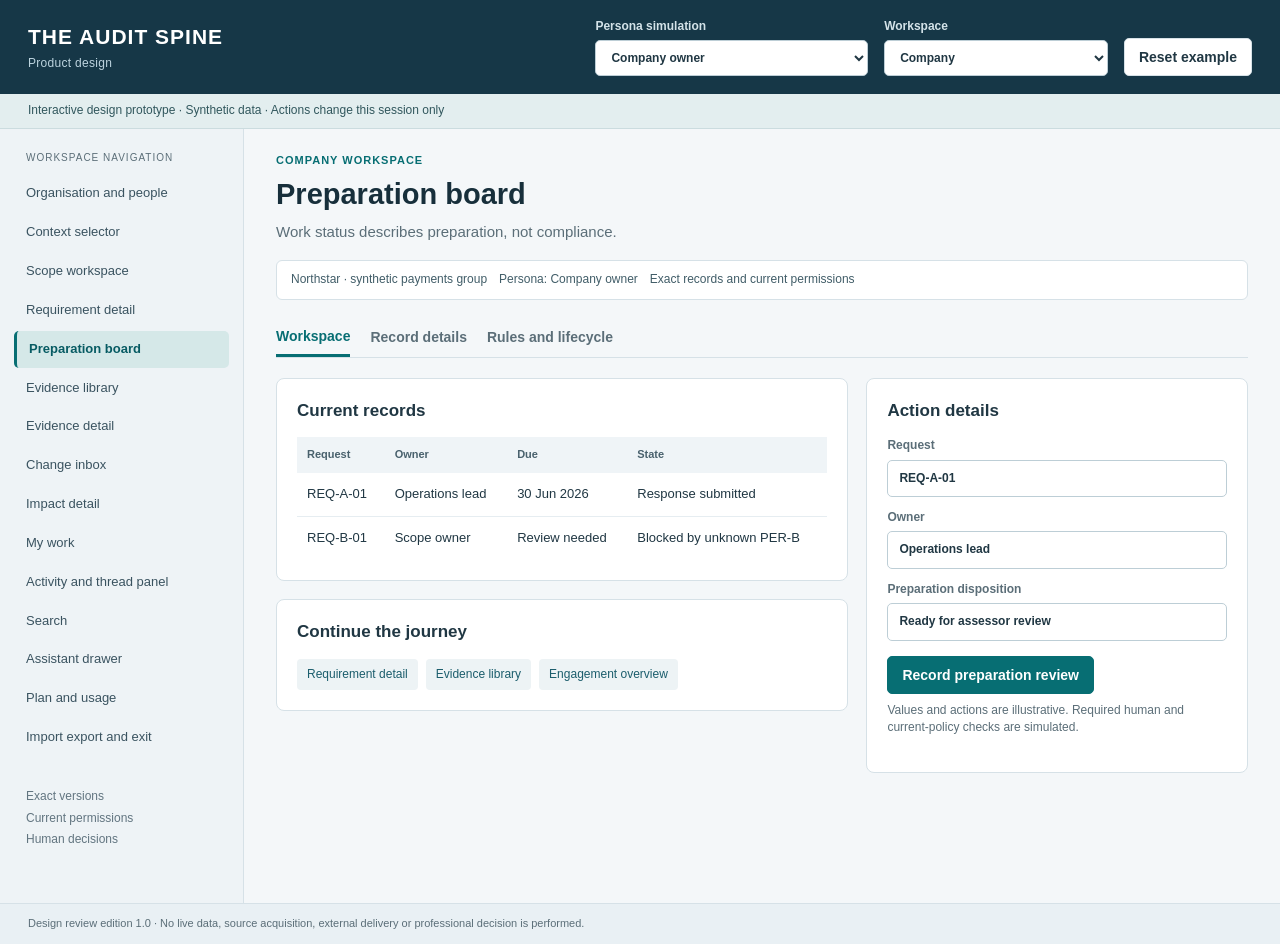
==== index.html @ 0810f394 "Add files via upload" ====
<!doctype html><html lang="en"><head><meta charset="utf-8"><meta name="viewport" content="width=device-width,initial-scale=1"><title>The Audit Spine Product Design</title><link rel="stylesheet" href="styles.css"></head><body>
<header><div class="brand">THE AUDIT SPINE<span>Product design</span></div><div class="selectors"><label>Persona simulation<select id="persona"></select></label><label>Workspace<select id="workspace"></select></label><button id="reset" class="quiet">Reset example</button></div></header>
<div class="notice">Interactive design prototype · Synthetic data · Actions change this session only</div>
<div class="shell"><aside><div class="navtitle">WORKSPACE NAVIGATION</div><nav id="nav"></nav><div class="contextnote">Exact versions<br>Current permissions<br>Human decisions</div></aside><main id="main" tabindex="-1"></main></div>
<footer id="foot"></footer><script src="data.js"></script><script src="app.js"></script></body></html>
---- styles.css ----
:root{--ink:#203743;--muted:#5b6e78;--navy:#163747;--teal:#076e73;--line:#d6e1e7;--bg:#f4f7f9;--amber:#815700}
*{box-sizing:border-box}body{margin:0;background:var(--bg);color:var(--ink);font:15px/1.45 Arial,sans-serif}header{background:var(--navy);color:white;display:flex;align-items:center;justify-content:space-between;padding:18px 28px;gap:25px}.brand{font-size:21px;letter-spacing:1px;font-weight:700}.brand span{display:block;font-size:12px;font-weight:400;color:#bdd4df;letter-spacing:.3px;margin-top:3px}.selectors{display:flex;align-items:end;gap:16px}label{display:block;font-size:12px;font-weight:700;color:var(--muted)}header label{color:#d4e3e9}select,input,textarea{font:inherit;border:1px solid #bdced6;border-radius:5px;padding:9px 11px;background:white;color:var(--ink);max-width:100%;width:100%;margin-top:5px}select{min-width:160px}button,a{touch-action:manipulation}button{font:600 14px Arial;cursor:pointer;background:var(--teal);color:white;border:1px solid var(--teal);border-radius:5px;padding:10px 14px}button:hover{filter:brightness(.94)}button:disabled{cursor:not-allowed;opacity:.55}button.quiet{background:white;color:var(--ink);border-color:var(--line)}button:focus-visible,a:focus-visible,select:focus-visible,input:focus-visible{outline:3px solid #d6991e;outline-offset:3px}.notice{background:#e3eeef;border-bottom:1px solid #cbdcdf;padding:8px 28px;color:#31575d;font-size:12px}.shell{display:grid;grid-template-columns:244px 1fr;min-height:calc(100vh - 160px)}aside{border-right:1px solid var(--line);background:#eef3f6;padding:22px 14px}.navtitle{font-size:10px;letter-spacing:1px;color:var(--muted);padding:0 12px 10px}nav a{display:block;text-decoration:none;color:#3a5360;padding:9px 12px;border-radius:5px;font-size:13px;margin-bottom:2px}nav a.active{background:#d5e8e8;color:#075b63;font-weight:bold;border-left:3px solid var(--teal)}nav a:hover{background:#dfeaec}.contextnote{margin:30px 12px;color:#627580;font-size:12px;line-height:1.8}main{padding:24px 32px 32px;min-width:0;max-width:1350px}.eyebrow{font-size:11px;letter-spacing:1px;color:var(--teal);font-weight:bold}h1{font-size:29px;line-height:1.2;margin:8px 0 9px;color:#172f3b}h2{font-size:17px;margin:0 0 14px}p{margin:8px 0 16px}.lead{color:var(--muted);max-width:950px}.context{display:flex;gap:12px;flex-wrap:wrap;font-size:12px;color:#415d68;border:1px solid var(--line);background:#fff;padding:10px 14px;border-radius:6px;margin:18px 0}.tabs{display:flex;gap:20px;border-bottom:1px solid var(--line);margin-bottom:20px}.tabs button{border:none;background:none;color:var(--muted);border-radius:0;padding:10px 0}.tabs button.active{color:var(--teal);border-bottom:3px solid var(--teal)}.grid{display:grid;grid-template-columns:minmax(0,1.5fr) minmax(270px,1fr);gap:18px}.card{background:white;border:1px solid var(--line);border-radius:8px;padding:20px;margin-bottom:18px}.metricrow{display:flex;gap:16px;margin-bottom:18px}.metric{flex:1;background:white;border:1px solid var(--line);border-radius:7px;padding:13px 16px;font-size:12px;color:var(--muted)}.metric strong{display:block;font-size:20px;color:var(--ink);margin-bottom:4px}table{width:100%;border-collapse:collapse;font-size:13px}th{text-align:left;color:#49616d;font-size:11px;padding:10px;background:#eff4f7}td{padding:12px 10px;border-bottom:1px solid #e6edf1;vertical-align:top;overflow-wrap:anywhere}tr:last-child td{border-bottom:0}.fields label{margin:0 0 12px}.actions{display:flex;gap:10px;flex-wrap:wrap;margin-top:15px}.badge{display:inline-block;background:#fff0cf;color:#785313;font-size:12px;padding:4px 8px;border-radius:4px}.status{border-left:3px solid #c58b1a;background:#fff9eb;padding:12px 14px;font-size:13px;margin:16px 0}.status.ok{background:#eaf5ef;border-color:#2e8862}.result{background:#edf5f6;border:1px solid #c1d9dd;border-radius:6px;padding:15px;margin-top:18px}.result h2{font-size:15px}.links{display:flex;gap:8px;flex-wrap:wrap}.links a{background:#edf3f5;color:#1b5d6c;text-decoration:none;border-radius:4px;padding:7px 10px;font-size:12px}.rule{margin:15px 0}.rule strong{display:block;font-size:13px}.rule p{font-size:14px;margin:4px 0}.tiny{font-size:12px;color:var(--muted)}.timeline{padding-left:20px;font-size:13px}.timeline li{margin:10px 0}footer{padding:12px 28px;background:#e9f0f4;border-top:1px solid var(--line);font-size:11px;color:var(--muted)}.formline{padding:9px 0;border-bottom:1px solid var(--line)}.formline strong{display:block;font-size:13px}.deny{max-width:650px;background:white;border:1px solid var(--line);padding:28px}
@media(max-width:1000px){header{align-items:start}.selectors{flex-wrap:wrap}.shell{grid-template-columns:210px 1fr}main{padding:20px}.grid{grid-template-columns:1fr}.metricrow{flex-wrap:wrap}}
@media(max-width:650px){header{display:block}.selectors{margin-top:15px}.shell{display:block}aside{border-right:0}nav{display:flex;overflow:auto}nav a{min-width:150px}.contextnote,.navtitle{display:none}.grid{display:block}main{padding:15px}}
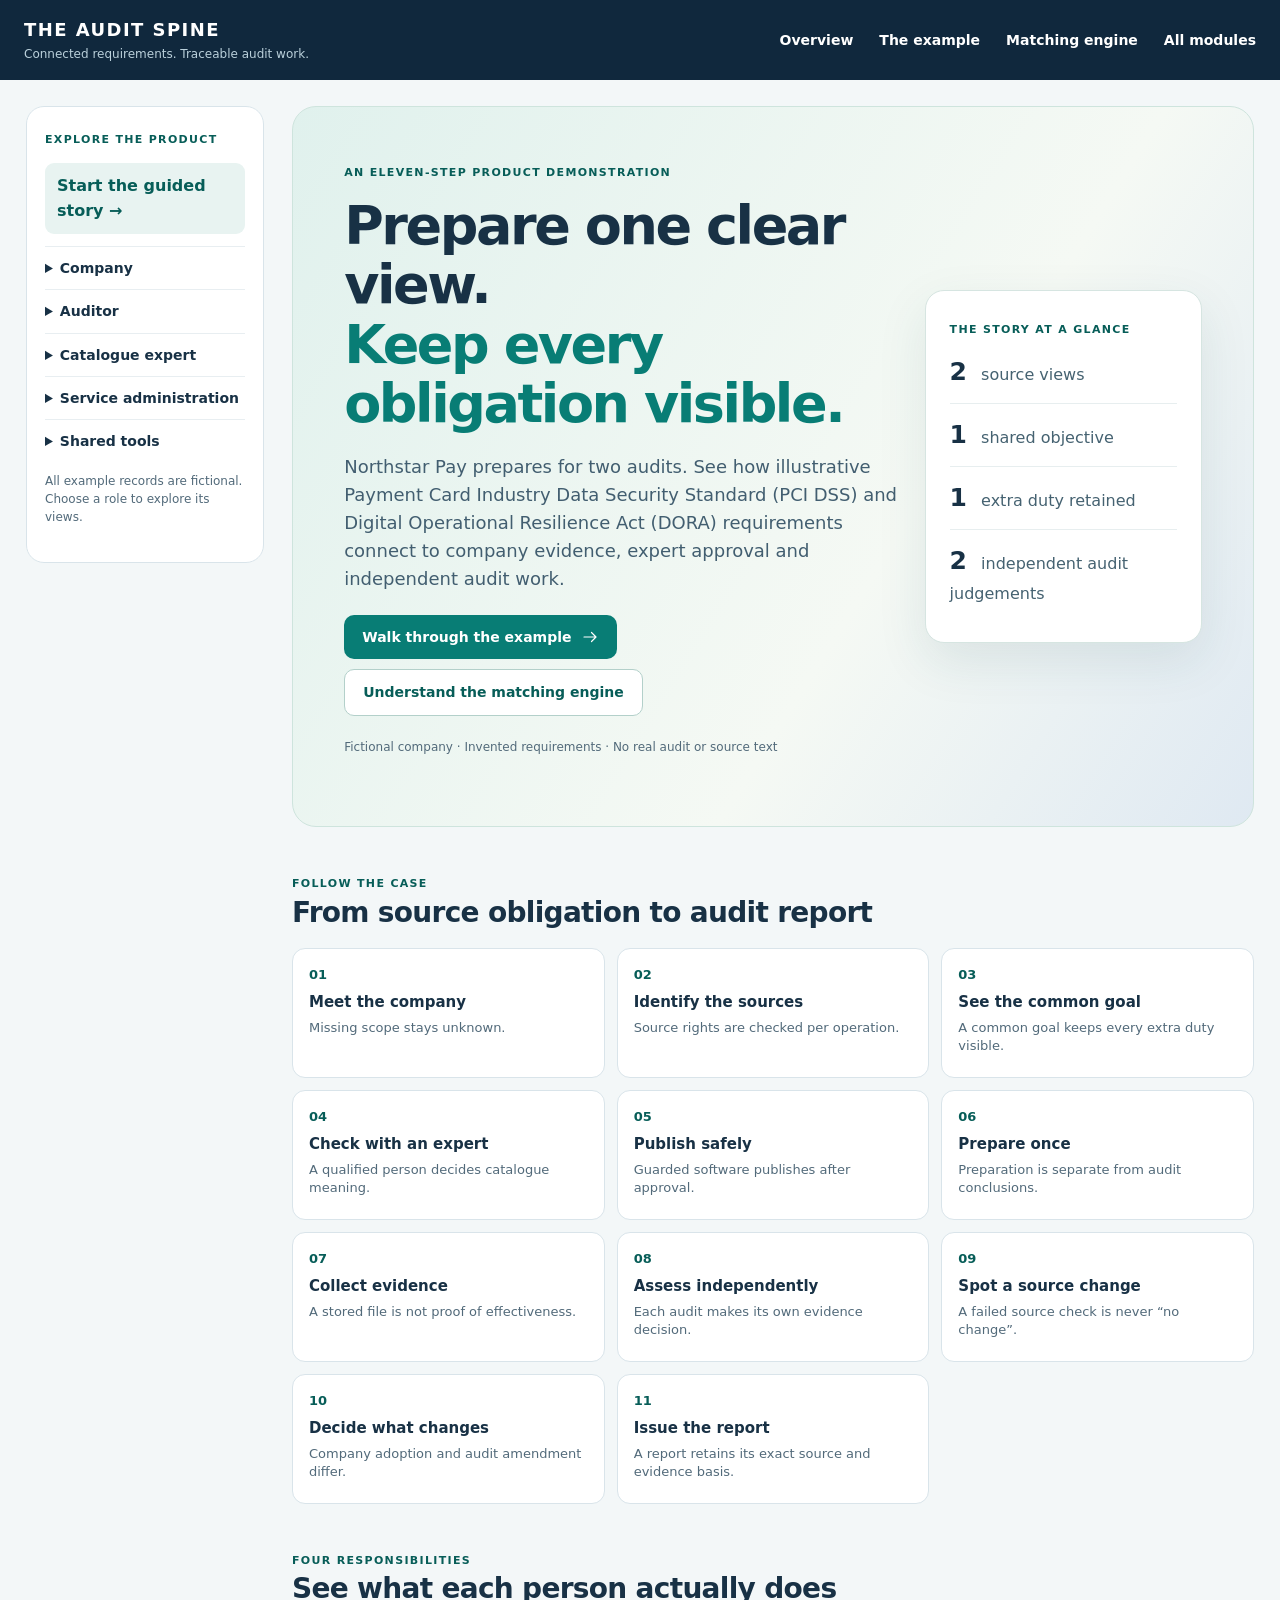
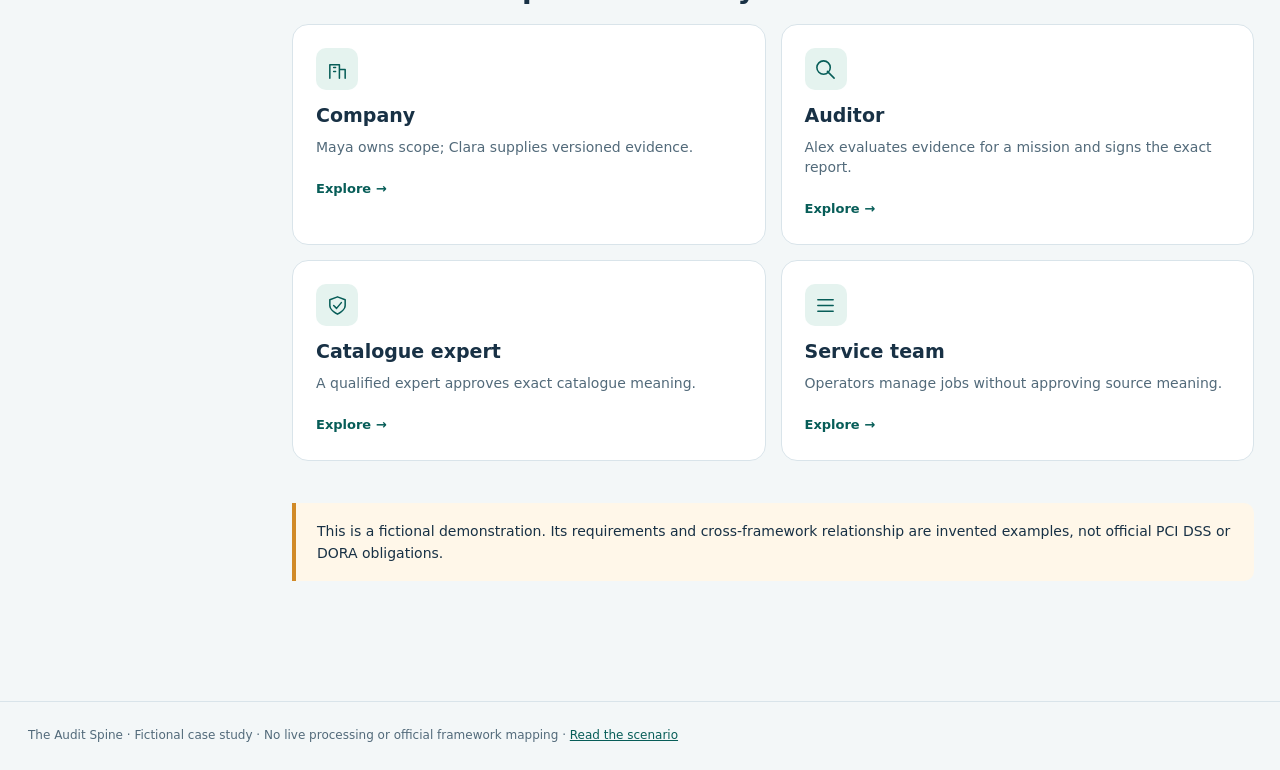
==== commit 27e69885: "Add files via upload" ====
--- a/index.html
+++ b/index.html
@@ -1,5 +1,43 @@
-<!doctype html><html lang="en"><head><meta charset="utf-8"><meta name="viewport" content="width=device-width,initial-scale=1"><title>The Audit Spine Product Design</title><link rel="stylesheet" href="styles.css"></head><body>
-<header><div class="brand">THE AUDIT SPINE<span>Product design</span></div><div class="selectors"><label>Persona simulation<select id="persona"></select></label><label>Workspace<select id="workspace"></select></label><button id="reset" class="quiet">Reset example</button></div></header>
-<div class="notice">Interactive design prototype · Synthetic data · Actions change this session only</div>
-<div class="shell"><aside><div class="navtitle">WORKSPACE NAVIGATION</div><nav id="nav"></nav><div class="contextnote">Exact versions<br>Current permissions<br>Human decisions</div></aside><main id="main" tabindex="-1"></main></div>
-<footer id="foot"></footer><script src="data.js"></script><script src="app.js"></script></body></html>
+<!doctype html><html lang="en"><head><meta charset="utf-8"><meta name="viewport" content="width=device-width,initial-scale=1"><meta name="description" content="Explore a fictional payment company preparing for two audits with traceable requirements, evidence and expert decisions."><title>The Audit Spine · Product demonstration</title><style>:root{--ink:#183145;--navy:#10283d;--teal:#087d75;--teal-dark:#075d58;--muted:#526a7a;--line:#d9e4ea;--paper:#fff;--bg:#f3f7f8;--amber:#a86210}*{box-sizing:border-box}html{scroll-behavior:smooth}body{margin:0;background:var(--bg);color:var(--ink);font:16px/1.6 Inter,ui-sans-serif,system-ui,-apple-system,Segoe UI,sans-serif}a{color:var(--teal-dark)}a:hover{text-decoration-thickness:2px}a,button,summary{touch-action:manipulation}button{cursor:pointer;font:inherit}a:focus-visible,button:focus-visible,summary:focus-visible{outline:3px solid #e59f33;outline-offset:3px}.skip{position:absolute;left:-10000px}.skip:focus{left:20px;top:10px;z-index:100;background:white;padding:10px}header{background:var(--navy);color:white;padding:16px max(24px,calc((100vw - 1400px)/2));display:flex;justify-content:space-between;gap:24px;align-items:center}header a{color:white;text-decoration:none}.brand{font-size:18px;letter-spacing:.08em;font-weight:800}.brand small{display:block;letter-spacing:0;color:#bad0db;font-weight:400;font-size:12px}nav.top{display:flex;gap:26px;flex-wrap:wrap}nav.top a{font-size:14px;font-weight:650}.shell{max-width:1450px;margin:26px auto;display:grid;grid-template-columns:238px minmax(0,1fr);gap:28px;padding:0 26px}aside.left{align-self:start;background:white;border:1px solid var(--line);border-radius:18px;padding:18px;position:sticky;top:20px;max-height:calc(100vh - 40px);overflow:auto}.side-title,.eyebrow{font-size:11px;text-transform:uppercase;letter-spacing:.12em;color:var(--teal-dark);font-weight:800}.side-start{display:block;background:#e8f3f1;border-radius:9px;padding:10px 12px;text-decoration:none;font-weight:700;margin:12px 0}.side-start:hover{background:#d6ebe7}.left details{border-top:1px solid #e8eef1;padding:10px 0}.left summary{font-size:14px;font-weight:700;cursor:pointer}.left details a{display:block;padding:5px 4px 5px 13px;text-decoration:none;font-size:13px;line-height:1.35}.left details a:hover{background:#eff7f5}.left .side-note{font-size:12px;color:var(--muted);line-height:1.5}main{min-width:0;outline:none;padding-bottom:70px}h1{font-size:clamp(32px,4.4vw,54px);letter-spacing:-.045em;line-height:1.1;margin:12px 0 20px}h1 em{font-style:normal;color:var(--teal)}h2{font-size:clamp(21px,2.2vw,28px);line-height:1.25;margin:0 0 18px;letter-spacing:-.025em}h3{font-size:19px;line-height:1.25;margin:14px 0 8px}p{margin:9px 0 18px}.lead{font-size:18px;line-height:1.55;color:#425e70;max-width:820px}.fine{font-size:12px;color:var(--muted)}.hero{background:linear-gradient(122deg,#e0f1ed 0%,#f5f9f4 62%,#dfe9f2 100%);border:1px solid #cee4dd;border-radius:24px;min-height:420px;padding:clamp(25px,4vw,56px);display:grid;grid-template-columns:minmax(0,2fr) minmax(240px,1fr);gap:26px;align-items:center}.hero-stats{background:#fff;border:1px solid #d6e5e1;border-radius:19px;padding:24px;box-shadow:0 18px 50px #1d4a541a}.hero-stats>span{font-size:11px;letter-spacing:.12em;font-weight:800;color:var(--teal-dark)}.hero-stats div{padding:11px 0;border-bottom:1px solid #e7eeef;color:#456271}.hero-stats div:last-child{border:0}.hero-stats b{font-size:25px;color:var(--ink);margin-right:9px}.buttons{display:flex;gap:10px;flex-wrap:wrap;margin:22px 0}.btn{background:var(--teal);color:white;padding:11px 18px;border-radius:10px;text-decoration:none;font-size:14px;font-weight:750;display:inline-flex;gap:10px;align-items:center;min-height:44px}.btn:hover{background:var(--teal-dark);color:white}.btn.light{background:white;color:var(--teal-dark);border:1px solid #b3d0ca}.btn .icon{width:18px;height:18px}.section{margin:42px 0}.route-grid{display:grid;grid-template-columns:repeat(3,minmax(0,1fr));gap:12px}.route-grid a{background:white;border:1px solid var(--line);border-radius:13px;padding:16px;text-decoration:none;color:var(--ink);min-height:130px}.route-grid a:hover,.card:hover{border-color:var(--teal);box-shadow:0 8px 24px #163e4014}.route-grid span{display:block;color:var(--teal-dark);font-weight:800;font-size:13px}.route-grid b{display:block;margin:5px 0;font-size:15px}.route-grid small{display:block;color:var(--muted);font-size:13px;line-height:1.35}.grid{display:grid;grid-template-columns:repeat(2,minmax(0,1fr));gap:15px}.card{background:white;border:1px solid var(--line);border-radius:16px;padding:23px;color:var(--ink);text-decoration:none;display:block;min-width:0}.card p{font-size:14px;color:var(--muted);line-height:1.45}.card b{font-size:13px;color:var(--teal-dark)}.card-icon{display:grid;place-items:center;background:#e5f3ef;color:var(--teal-dark);border-radius:10px;width:42px;height:42px}.icon{width:23px;height:23px}.notice{border-left:4px solid #d18a27;background:#fff7e9;padding:17px 21px;border-radius:0 10px 10px 0;margin:24px 0;font-size:14px}.intro{padding:24px 0 12px}.match{display:grid;grid-template-columns:minmax(180px,1fr) 28px minmax(190px,1.2fr) 28px minmax(180px,1fr);gap:10px;align-items:center;margin:28px 0}.source-group{display:grid;gap:10px}.source-group>div,.shared,.difference{padding:18px;border:1px solid #cfdfdd;border-radius:15px;background:white;min-width:0}.source-group span,.shared span,.difference span{display:block;color:var(--teal-dark);font-size:11px;text-transform:uppercase;letter-spacing:.07em;font-weight:800}.source-group strong,.shared strong,.difference strong{display:block;font-size:16px;line-height:1.3;margin-top:5px}.source-group p,.shared p,.difference p{color:var(--muted);font-size:13px;margin:6px 0 0}.shared{background:#e5f3ef;border-color:#9fd0c6;box-shadow:0 10px 25px #1d6e6118}.difference{background:#fff9ed;border-color:#ecd19e}.connector{color:var(--teal);display:flex;align-items:center;justify-content:center}.pipeline{display:grid;grid-template-columns:repeat(4,1fr);gap:12px}.pipeline>div{border:1px solid var(--line);background:white;border-radius:13px;padding:17px}.pipeline span{display:grid;place-items:center;background:#e5f3ef;color:var(--teal-dark);border-radius:50%;width:30px;height:30px;font-weight:800}.pipeline b{display:block;margin-top:10px}.pipeline p{font-size:13px;color:var(--muted)}.callout{padding:22px;border:1px solid var(--line);border-radius:14px;background:#fff}.callout p{color:var(--muted)}.screen-heading{display:flex;justify-content:space-between;gap:25px;align-items:center;padding:20px 0 10px}.screen-heading h1{font-size:clamp(30px,3.6vw,45px)}.screen-icon{width:64px;height:64px;flex:none;border-radius:18px;background:#e5f3ef;color:var(--teal-dark);display:grid;place-items:center}.screen-icon .icon{width:34px;height:34px}.progress{height:7px;background:#e2e9ec;border-radius:8px;overflow:hidden;margin:18px 0}.progress span{height:100%;display:block;background:var(--teal)}.context{display:flex;gap:8px;flex-wrap:wrap;margin:14px 0 24px}.context span{background:white;border:1px solid var(--line);border-radius:25px;padding:5px 10px;color:#4c6876;font-size:12px}.workspace{display:grid;grid-template-columns:minmax(0,1.9fr) minmax(240px,.8fr);gap:16px}.panel,.insight,.detail{background:white;border:1px solid var(--line);border-radius:16px;padding:20px;min-width:0}.panel-title h2{font-size:20px;margin:4px 0}.tablewrap{overflow:auto}.tablewrap table{width:100%;border-collapse:collapse;font-size:14px;text-align:left}.tablewrap caption{position:absolute;clip:rect(0 0 0 0);height:1px;width:1px;overflow:hidden}.tablewrap th,.tablewrap td{border-bottom:1px solid #e8eef1;padding:13px 12px;vertical-align:top;min-width:125px}.tablewrap thead{background:#eef5f5}.tablewrap tbody th{font-weight:700}.insight{background:#f0f6f4;border-color:#d5e8e2;align-self:start}.insight h2{font-size:19px;margin:8px 0}.insight p{color:#496977;font-size:14px}.insight button{background:none;border:0;padding:7px 0;color:var(--teal-dark);font-weight:750;text-align:left}.detail{margin:16px 0}.detail summary{cursor:pointer;font-weight:750}.detail dl{display:grid;grid-template-columns:repeat(2,1fr);gap:12px}.detail dl>div{border-bottom:1px solid #e9eff1;padding:8px 0}.detail dt{font-size:12px;color:var(--muted)}.detail dd{margin:0;font-weight:650;overflow-wrap:anywhere}.story-nav{border-top:1px solid var(--line);padding-top:20px;display:flex;justify-content:space-between;align-items:center;gap:10px;margin:26px 0}.story-nav>a:not(.btn){font-weight:700;text-decoration:none}.story-nav>span{font-size:13px;color:var(--muted)}.related{display:flex;flex-wrap:wrap;gap:10px}.related a{border:1px solid var(--line);border-radius:9px;padding:9px 13px;text-decoration:none;background:white;font-size:13px}.related a:hover{border-color:var(--teal)}.story-card{background:#e7f3ef;border-radius:12px;padding:20px;margin:20px 0}.story-card p{margin:4px 0}.footer{max-width:1450px;margin:auto;border-top:1px solid var(--line);padding:24px 28px;color:var(--muted);font-size:12px}dialog{border:0;border-radius:16px;box-shadow:0 24px 80px #10283d66;padding:27px;max-width:520px;width:calc(100vw - 35px);color:var(--ink)}dialog::backdrop{background:#10283d99}dialog h2{font-size:20px}
+@media(max-width:1100px){.shell{grid-template-columns:205px minmax(0,1fr);gap:18px}.hero{grid-template-columns:1fr}.hero-stats{display:grid;grid-template-columns:repeat(2,1fr);gap:0 20px}.hero-stats>span{grid-column:1/-1}.match{grid-template-columns:1fr}.connector .icon{transform:rotate(90deg)}.source-group{grid-template-columns:repeat(2,1fr)}.pipeline{grid-template-columns:repeat(2,1fr)}}
+.highlights{display:grid;grid-template-columns:repeat(3,minmax(0,1fr));gap:12px;margin:12px 0 18px}.highlight{background:white;border:1px solid var(--line);border-radius:13px;padding:16px;min-width:0}.highlight span{display:block;color:var(--muted);font-size:12px;margin-bottom:7px}.highlight strong{font-size:14px;line-height:1.4;display:block}.highlight.good{border-top:4px solid #318569}.highlight.warn{border-top:4px solid #c88826}.highlight.neutral{border-top:4px solid #5584ac}
+@media(max-width:760px){.highlights{grid-template-columns:1fr}}
+@media(max-width:760px){header{padding:16px;align-items:start;flex-direction:column}nav.top{gap:14px}.shell{display:block;padding:0 16px;margin:16px auto}.left{position:static!important;max-height:none!important;margin-bottom:20px}.hero{min-height:0;padding:24px}.route-grid,.grid,.workspace,.detail dl{grid-template-columns:1fr}.story-nav{flex-wrap:wrap}.story-nav .btn{width:100%;justify-content:center}.screen-icon{display:none}.source-group{grid-template-columns:1fr}.hero-stats{padding:15px}.hero-stats b{font-size:21px}.screen-heading h1{letter-spacing:-.025em}}
+@media(max-width:430px){.hero-stats{grid-template-columns:1fr}.pipeline{grid-template-columns:1fr}.context{font-size:11px}.btn{width:100%;justify-content:center}}
+@media print{header,.left,.buttons,.story-nav,.insight button,dialog{display:none!important}.shell{display:block}body{background:white}.panel,.card,.callout{break-inside:avoid}}
+</style></head><body><a class="skip" href="#main">Skip to content</a><header><a class="brand" href="#home">THE AUDIT SPINE<small>Connected requirements. Traceable audit work.</small></a><nav class="top" aria-label="Primary navigation"><a href="#home">Overview</a><a href="#scenario">The example</a><a href="#engine">Matching engine</a><a href="#directory">All modules</a></nav></header><div class="shell"><aside class="left"><span class="side-title">Explore the product</span><a class="side-start" href="#tour/0">Start the guided story →</a><nav id="navigation" aria-label="Workspaces"></nav><p class="side-note">All example records are fictional. Choose a role to explore its views.</p></aside><main id="main" tabindex="-1"></main></div><footer class="footer">The Audit Spine · Fictional case study · No live processing or official framework mapping · <a href="Prototype_Guide.html">Read the scenario</a></footer><dialog id="explanation" aria-labelledby="dialog-title"><h2 id="dialog-title"></h2><p id="dialog-copy"></p><form method="dialog"><button class="btn">Close</button></form></dialog><script>const CONTENT = {"screens":[{"id":"SCR01","title":"People and access","workspace":"Company","lead":"Named grants keep people, purposes and professional authority separate.","columns":["Person","Context","Actions","Validity"],"rows":[["Alex","card security audit / payment processing systems","Inspect and comment; no export","30 Sep 2026 18:00 UTC"],["Company owner","payment processing systems / merchant services systems","Declare and prepare","Active"]],"fields":[["Recipient","Alex"],["Purpose","card security audit access review"],["Perimeter","payment processing systems"],["Expiry","2026-09-30T18:00"],["Allowed actions","Inspect; comment"]],"actions":[["grant","Preview grant"],["revoke","Simulate Alex revocation"]],"links":["SCR02","SCR30"],"story":"Invite Alex to inspect the payment platform audit. This invitation does not give access to merchant services or permission to export files.","designTitle":"Organisation and people"},{"id":"SCR02","title":"Choose a working context","workspace":"All","lead":"Switching context clears selections and cannot create access.","columns":["Context","Baseline","Boundary"],"rows":[["Company preparation","catalogue release 1","Company-owned"],["card security audit","catalogue release 1","payment processing systems"],["resilience audit","catalogue release 1","payment processing systems and merchant services systems; facts incomplete"]],"fields":[["Selected engagement","card security audit"],["Purpose","Access review"],["Perimeter","payment processing systems"]],"actions":[["context","Apply permitted context"]],"links":["SCR09","SCR17"],"story":"Choose the organisation, scope and mission before reviewing information. The same document can have different relevance in different missions.","designTitle":"Context selector"},{"id":"SCR03","title":"Source library","workspace":"Curation","lead":"Register source families even when text may only be referenced.","columns":["Source view","Example scope","Publication permission"],"rows":[["PCI DSS illustration","Card data environment","Permitted synthetic example"],["DORA illustration","Digital operational resilience","Permission under review"]],"fields":[["Issuer","Synthetic standards owner"],["Family","DORA illustration"],["Mode","reference only"],["Language","en"]],"actions":[["source","Stage source entry"]],"links":["SCR04","SCR22"],"story":"The catalogue team registers two illustrative source views: PCI DSS for card security and DORA for digital resilience. These example statements are fictional and are not quotations from either source.","designTitle":"Source registry"},{"id":"SCR04","title":"Source version and permissions","workspace":"Curation","lead":"A notice revision is distinct from the main edition and from extraction history.","columns":["Dependency","Version","Completeness"],"rows":[["Resilience clarification notice","r1","Complete synthetic example"],["Definition set","r1","Included"],["Native edition","Edition 1","Unchanged"]],"fields":[["Document role","Notice"],["Native locator","Resilience clarification"],["Use requested","Redistribute"],["Rights basis","Synthetic renewed permission"]],"actions":[["renew","Record renewed distribution right"]],"links":["SCR05","SCR08"],"story":"A clarification may change evidence expectations without changing the main framework edition. Keep both versions traceable.","designTitle":"Source detail"},{"id":"SCR05","title":"Compare requirements","workspace":"Curation","lead":"Compare dimensions and retain source-specific duties that the neutral objective does not cover.","columns":["Compare","Card security illustration","Digital resilience illustration"],"rows":[["Shared goal","Review privileged access","Review privileged access"],["Evidence","Review record","Review record and reason to retain access"],["Difference to keep","No added reason in this example","Reviewer justification remains visible"]],"fields":[["Source atom","Digital resilience access obligation"],["Target requirement","Shared access-review requirement"],["Relationship","common objective plus additional duty"],["Rationale","Additional reviewer justification is a residual"]],"actions":[["mapping","Save mapping candidate"],["orphan","Demonstrate targetless Orphan"]],"links":["SCR06","SCR07"],"story":"Both illustrative source views ask Northstar Pay to review privileged access. The DORA illustration also asks for a recorded reason to retain access. The shared requirement captures the common goal; the extra justification stays attached to its source.","designTitle":"Mapping workbench"},{"id":"SCR06","title":"Unresolved differences","workspace":"Curation","lead":"Cases preserve unresolved duties instead of hiding them in a coverage total.","columns":["Case","Kind","Owner","Disposition"],"rows":[["Reviewer-justification gap","Residual","Catalogue expert","Justification not covered"],["Unmatched obligation","no matching shared objective","Curator","No target requirement"]],"fields":[["Case","Reviewer-justification gap"],["Disposition","Retain explicit residual"],["Reason","Neutral objective does not cover the added evidence depth"]],"actions":[["case","Save proposed disposition"]],"links":["SCR05","SCR07"],"story":"A suggested match is incomplete if reviewer justification is absent. An unresolved difference remains visible for expert review.","designTitle":"Conflict queue"},{"id":"SCR07","title":"Expert decision","workspace":"Curation","lead":"Authorisation binds exact meaning, dependencies, language and timing.","columns":["Exact item","What the expert checks","Current state"],"rows":[["Shared access-review requirement","Source links and retained difference","Awaiting expert decision"],["Earlier catalogue release","Previously authorised wording","Active; unchanged"]],"fields":[["Subject","proposed catalogue update"],["Decision rationale","Reviewed source difference and explicit residual"],["Language","en"],["Expected predecessor","catalogue release 1"]],"actions":[["authorise","Authorise exact subject"],["return","Return with reasons"]],"links":["SCR08","SCR04"],"story":"A qualified catalogue expert checks the two source links, the extra justification and the exact proposed wording. Only that expert can authorise this catalogue meaning; a model or operator can only suggest or execute work.","designTitle":"Expert review"},{"id":"SCR08","title":"Catalogue publication","workspace":"Curation","lead":"Software executes after expert authority; there is no manual force-publish action.","columns":["Publication check","Current result"],"rows":[["Expert approval","Recorded for the exact proposal"],["Permission to display source","Expired; blocks publication"],["Earlier release","Still active until every check passes"]],"fields":[],"actions":[["refresh","Recheck execution status"]],"links":["SCR07","SCR04","SCR24"],"story":"An expert decision has been recorded, but permission to display one source has expired. Publication stays blocked. Once rights are renewed, software checks the same authorised content and publishes it automatically, with no routine second human publish request.","designTitle":"Publication"},{"id":"SCR09","title":"Define company scope","workspace":"Company","lead":"A partial population leaves applicability unknown where required facts are missing.","columns":["Business area","Known population","Outcome"],"rows":[["Payment processing systems","Confirmed for the example","In scope"],["Merchant services systems","One service still unconfirmed","Scope remains unknown"]],"fields":[["Perimeter","merchant services systems"],["Declaration","Unknown"],["Reason","One system unavailable and estate completeness not yet attested"]],"actions":[["scope","Save declared limitation"],["evaluate","Evaluate exact facts"]],"links":["SCR11","SCR15","SCR24"],"story":"Northstar Pay operates payment processing systems and merchant services in France. Maya has confirmed the payment platform inventory. One merchant service has not yet been identified, so that part of the scope remains unknown.","designTitle":"Scope workspace"},{"id":"SCR10","title":"The shared requirement","workspace":"Company","lead":"The neutral objective and native residuals stay visible beside the local request.","columns":["Source view","How it relates","What Clara must prepare"],"rows":[["PCI DSS illustration","Matches shared objective","Access review record"],["DORA illustration","Shares goal, adds a duty","Access review and reviewer justification"],["Merchant services","Population incomplete","Clarify scope before concluding"]],"fields":[["Owner","Operations lead"],["Requested purpose","Access review"],["Period","2026-04-01 to 2026-06-30"],["Local supplement","Retain reviewer justification"]],"actions":[["request","Create preparation request"]],"links":["SCR11","SCR13"],"story":"Clara sees one preparation objective, “Review privileged access and record the result.” She also sees the additional resilience justification. Preparing once does not mean claiming that both source obligations are identical.","designTitle":"Requirement detail"},{"id":"SCR11","title":"Preparation work","workspace":"Company","lead":"Work status describes preparation, not compliance.","columns":["Request","Owner","Due","State"],"rows":[["Access-review preparation request","Operations lead","30 Jun 2026","Response submitted"],["Merchant services scope request","Scope owner","Review needed","Blocked by unknown merchant services systems"]],"fields":[["Request","Access-review preparation request"],["Owner","Operations lead"],["Preparation disposition","Ready for assessor review"]],"actions":[["prepare","Record preparation review"]],"links":["SCR10","SCR12","SCR17"],"story":"Assign the review record and reviewer justification to Clara. Completing a preparation task does not establish that a control is effective.","designTitle":"Preparation board"},{"id":"SCR12","title":"Evidence library","workspace":"Company","lead":"Secure versioned uploads are the reference path; external references and captures are additional modes.","columns":["Evidence","Version","What it covers"],"rows":[["Quarterly access review","Version 1","April–June; payment platform only"],["Merchant services inventory","Not yet complete","Missing service requires follow-up"]],"fields":[["Title","Quarterly access review"],["Producer","Operations lead"],["Period","2026-04-01 to 2026-06-30"],["Perimeter","payment processing systems"],["Custody mode","Upload"]],"actions":[["upload","Simulate quarantined intake"],["scan","Simulate safe scan and admission"]],"links":["SCR13","SCR15"],"story":"Clara uploads the April–June access-review file. Version 1 covers the payment platform; the merchant-services population is still incomplete. The secure library records custody and versions, not an auditor’s conclusion.","designTitle":"Evidence library"},{"id":"SCR13","title":"Evidence item","workspace":"Company","lead":"One exact version can support several purposes only after distinct relevance decisions.","columns":["Use","Purpose","Decision","Limitation"],"rows":[["card audit evidence use / card security audit","Access review","Relevant with limits","An exception remains"],["resilience audit evidence use / resilience audit","Record existence","Relevant with limits","payment processing systems only; merchant services systems and justification missing"]],"fields":[["Version","Quarterly access review · version 1"],["New use engagement","resilience audit"],["Purpose","Review record existence"],["Limitations","merchant services systems coverage and justification missing"]],"actions":[["reuse","Propose independent use"],["version","Simulate new evidence version"]],"links":["SCR19","SCR21"],"story":"The payment audit can accept the record with limits. The resilience review still lacks merchant-services coverage and the explanation of retained access.","designTitle":"Evidence detail"},{"id":"SCR14","title":"Connections","workspace":"Administration","lead":"Read-only collection uses a bounded source grant and no remediation credentials.","columns":["Connection","Family","Scope","Mode"],"rows":[["Infrastructure inventory","Named payment systems","50 systems requested","Read only"],["Document repository","Approved access-review folder","Exact file version","Read only"]],"fields":[["Connection","Inventory-01"],["Scope","50 named systems"],["Credential","Vault reference only"],["Allowed operation","Read inventory"]],"actions":[["connection","Preview bounded connection"],["collect","Run simulated collection"]],"links":["SCR15","SCR30"],"story":"Connect an identity system with read-only permissions. The collection cannot change accounts or remediate access.","designTitle":"Connections"},{"id":"SCR15","title":"Collection status","workspace":"Administration","lead":"Requested, captured and declared-complete populations are different.","columns":["Partition","Requested","Captured","Outcome"],"rows":[["payment processing systems","30","30","Captured"],["merchant services systems","20","19","Partial; one unavailable"]],"fields":[["Run","collection run"],["Recovery reason","Retry unavailable partition within original scope"]],"actions":[["retrycollection","Retry missing partition"]],"links":["SCR09","SCR12","SCR29"],"story":"The collection captures 49 of 50 expected systems. A successful transfer does not prove that the declared population is complete.","designTitle":"Collection run"},{"id":"SCR16","title":"Audit missions","workspace":"Auditor","lead":"Rows are limited to explicit client grants; a firm portfolio is not an evidence pool.","columns":["Mission","Perimeter","Snapshot","Next action"],"rows":[["card security audit","payment processing systems","catalogue release 1","Review fieldwork"],["resilience audit","payment processing systems / merchant services systems","catalogue release 1","Resolve scope limitation"]],"fields":[["Mandate","Audit engagement"],["Selected mission","card security audit"],["Planned date","2026-09-22"]],"actions":[["plan","Save planning draft"]],"links":["SCR17","SCR18"],"story":"Alex sees only explicitly assigned audits. Documents from one client never become a shared pool for other clients.","designTitle":"Engagement portfolio"},{"id":"SCR17","title":"Mission plan","workspace":"Auditor","lead":"A mission pins its mandate, criteria and context independently of company preparation.","columns":["Record","Exact basis"],"rows":[["card security audit","PCI DSS illustration / payment processing systems / catalogue release 1"],["resilience audit","DORA illustration selected work / both perimeters"],["Programme","Version 1; source-specific residuals retained"]],"fields":[["Mission","resilience audit"],["Proposed amendment","catalogue release 2"],["Reason","Notice Resilience clarification r1 impact reviewed separately"]],"actions":[["amend","Authorise separate ENG-B amendment"]],"links":["SCR18","SCR24","SCR21"],"story":"The payment audit keeps its own scope, criteria and catalogue release. A company update does not silently amend this mission.","designTitle":"Engagement overview"},{"id":"SCR18","title":"Auditor workpaper","workspace":"Auditor","lead":"Private notes, reviewable reasoning and shared facts remain different records.","columns":["Procedure","Method","Observed result"],"rows":[["Access review","Inspect exact records and sample","Exception identified"],["Population","Declared payment processing systems basis","merchant services systems not covered by this procedure"]],"fields":[["Outcome","Exception identified"],["Rationale","Reviewed record contains an exception requiring follow-up"],["Private note","Investigate unavailable supporting record"]],"actions":[["workpaper","Save workpaper revision"],["sharefact","Create separate shared fact"]],"links":["SCR19","SCR20"],"story":"Alex records private professional notes separately from shared facts and the report intended for the client.","designTitle":"Fieldwork card"},{"id":"SCR19","title":"Review evidence","workspace":"Auditor","lead":"Statement confirmation does not establish control effectiveness or accept another evidence use.","columns":["Audit purpose","Evidence decision","Reason"],"rows":[["Card security audit","Limited relevance","Version 1 covers the payment platform; assess the full sample"],["Resilience audit","Separate decision pending","Reviewer justification and merchant scope still needed"]],"fields":[["Use","resilience audit evidence use"],["Decision","Limited"],["Rationale","merchant services systems and reviewer justification missing"],["Statement","The review occurred in June"]],"actions":[["relevance","Record independent relevance"],["confirmstatement","Confirm statement as recorded"]],"links":["SCR13","SCR18","SCR20"],"story":"Alex reviews the exact file for the card security audit and decides whether it is relevant for that mission. The same file can be proposed for the resilience audit, but that mission needs its own judgement and additional justification.","designTitle":"Interview and evidence review"},{"id":"SCR20","title":"Findings and client responses","workspace":"Auditor","lead":"Client disagreement remains attributable and cannot silently replace the assessor conclusion.","columns":["Finding","Condition","Client position","Professional state"],"rows":[["Finding: access-review gap","Review exception","Disputed","Pending professional disposition"]],"fields":[["Response","Dispute"],["Client explanation","The missing record may be held by another team"],["Professional disposition","Seek further information"]],"actions":[["dispute","Record client dispute"],["finding","Save professional disposition"]],"links":["SCR21","SCR26"],"story":"Clara can disagree with a finding and provide a response. The response remains attributable and does not automatically close or overwrite the finding.","designTitle":"Findings and responses"},{"id":"SCR21","title":"Audit report","workspace":"Auditor","lead":"Authorise exact rendered content and recipients before automatic guarded issue.","columns":["Report element","Status","Responsible person"],"rows":[["Exact report and recipients","Draft for approval","Lead assessor"],["Private workpapers","Excluded from client copy","Audit team"],["Earlier issued report","Preserved on earlier basis","Audit practice"]],"fields":[["Package","Resilience audit report draft"],["Conclusion","Limited basis with merchant services systems uncertainty"],["Recipients","Named client sponsor"],["Private note handling","Excluded"]],"actions":[["assemble","Assemble exact draft"],["issue","Authorise exact package and issue"]],"links":["SCR18","SCR20","SCR32"],"story":"Alex assembles a report using the mission’s pinned requirements and evidence decisions. A qualified human approves the exact content and recipients before software issues it. Private workpapers stay separate from material shared with the company.","designTitle":"Report assembly and issue"},{"id":"SCR22","title":"Source monitoring","workspace":"Curation","lead":"Failed checks cannot be displayed as no change.","columns":["Monitoring result","Meaning","Next action"],"rows":[["Resilience clarification","Possible change to reviewer justification","Catalogue expert review"],["One unavailable check","No conclusion for that channel","Retry and investigate"]],"fields":[["Channel","DORA illustration notice feed"],["Cadence","Configured; no service commitment implied"]],"actions":[["monitor","Run simulated source check"]],"links":["SCR04","SCR07"],"story":"A later source clarification may change what reviewers need to document. Monitoring records the candidate change and any failed checks; it does not silently rewrite the approved catalogue or an ongoing audit.","designTitle":"Monitoring desk"},{"id":"SCR23","title":"Changes to review","workspace":"Company","lead":"Notice receipt, local review and baseline adoption are separate actions.","columns":["Change","payment processing systems","merchant services systems","Decision"],"rows":[["resilience source change","Affected","Unknown","Local review needed"]],"fields":[["Change","resilience source change"],["Deferral reason","Await local decision"],["Review date","2026-09-30"]],"actions":[["ack","Acknowledge notice only"],["defer","Record deferral"]],"links":["SCR24","SCR09"],"story":"Notify Maya that a reviewed catalogue release is available. Receiving the notice does not adopt it for the company or amend an audit.","designTitle":"Change inbox"},{"id":"SCR24","title":"Business impact of a change","workspace":"Company","lead":"A source change can touch preparation and missions without rewriting either.","columns":["Affected work","Current state","Decision needed"],"rows":[["Company preparation","Earlier release still in use","Maya reviews then adopts"],["Resilience audit","Pinned to its agreed baseline","Alex evaluates an amendment"],["Issued report","Historical basis retained","No silent rewrite"]],"fields":[["Local rationale","payment processing systems affected; merchant services systems remains unknown"],["Local audience","Company scope owner"],["Preparation target","catalogue release 2"]],"actions":[["localreview","Review exact local pack"],["adopt","Adopt preparation baseline"]],"links":["SCR17","SCR23","SCR28"],"story":"Maya reviews what the new catalogue release would change for company preparation. She can adopt it deliberately. Alex separately decides whether an active audit needs amendment; the original report remains pinned to its earlier basis.","designTitle":"Impact detail"},{"id":"SCR25","title":"My tasks","workspace":"All","lead":"Coordination tasks point to the authoritative domain decision.","columns":["Task","Owner","Meaning"],"rows":[["Respond to Finding: access-review gap","Client respondent","Factual response only"],["Review merchant services systems","Scope owner","Complete declared facts"],["Resolve source rights","Rights steward","Permitted-use decision"]],"fields":[["Task","Respond to Finding: access-review gap"],["Note","Response supplied through finding workflow"]],"actions":[["task","Resolve coordination task"]],"links":["SCR26","SCR20"],"story":"Maya, Clara and Alex receive different tasks. Each task links to the actual requirement, evidence decision or finding that needs attention.","designTitle":"My work"},{"id":"SCR26","title":"Activity and comments","workspace":"All","lead":"Messages retain exact subject and audience; a comment is never an approval.","columns":["Event","Subject","Audience"],"rows":[["Client disputed facts","Finding: access-review gap r1","Selected shared participants"],["Private follow-up note","Workpaper r1","Assessor only"]],"fields":[["Comment","Please provide the missing record"],["Audience","Selected shared participants"]],"actions":[["comment","Add attributed comment"]],"links":["SCR20","SCR25"],"story":"Keep discussions attached to the correct subject and audience. Writing “looks good” in a message does not grant approval.","designTitle":"Activity and thread panel"},{"id":"SCR27","title":"Search","workspace":"All","lead":"Exact and lexical retrieval remain usable with inference disabled.","columns":["Result","Version","Why shown"],"rows":[["Shared access-review requirement","r1 / catalogue release 1","Neutral objective in permitted catalogue"],["Quarterly access review · version 1","Apr–Jun / payment processing systems","Only under company or audit grant"]],"fields":[["Query","Access review"],["Corpus","Current permitted context"]],"actions":[["search","Search exact permitted records"]],"links":["SCR10","SCR28"],"story":"Find requirements and evidence through authorised search. Core search remains available when generative assistance is disabled.","designTitle":"Search"},{"id":"SCR28","title":"Optional writing assistant","workspace":"All","lead":"Optional cited wording preserves the stored result and cannot approve anything.","columns":["Claim","Citation","Limitation"],"rows":[["payment processing systems is affected","resilience source change / payment-platform impact","Stored result"],["merchant services systems is unknown","resilience source change / merchant-services uncertainty","Missing population facts"]],"fields":[["Task","Explain local impact"],["Context","resilience source change exact revision"],["Budget","B1; bounded optional draft"]],"actions":[["ai","Simulate bounded draft"],["adoptdraft","Keep wording as draft"]],"links":["SCR24","SCR29"],"story":"An optional assistant explains an approved requirement using permitted citations. It cannot change the stored requirement or approve a mapping.","designTitle":"Assistant drawer"},{"id":"SCR29","title":"Service operations","workspace":"Administration","lead":"Operators inspect receipts and budgets without semantic authority.","columns":["Job","State","Limit"],"rows":[["Publication catalogue release 2","Guarded automatic execution","No force publish"],["Assistance draft","Optional","Parent B1 envelope"],["Inventory run","Partial","Retry within scope"]],"fields":[["Job","optional writing request"],["Reason","Inspect remaining budget"]],"actions":[["job","Inspect safe job receipt"],["canceljob","Cancel optional job"]],"links":["SCR08","SCR15","SCR30"],"story":"An operator can inspect failed jobs and consumption limits. The operator cannot approve the meaning of catalogue content.","designTitle":"Operations console"},{"id":"SCR30","title":"Permissions and policy","workspace":"Administration","lead":"Grants, source rights, expertise, retention and recovery have distinct responsible owners.","columns":["Policy","Owner","Status"],"rows":[["Competence and conflicts","Catalogue governance","Ratification required"],["Retention and holds","Privacy/data owner","No legal duration assumed"],["Deployment recovery","Operations/security","Qualification pending"]],"fields":[["Support scope","Metadata only"],["Reason","Investigate failed run"],["Duration","Time-bounded by policy"]],"actions":[["support","Preview bounded support access"]],"links":["SCR01","SCR04","SCR32"],"story":"Different owners manage access, source permissions, expert qualifications and retention. Service administration does not grant professional authority.","designTitle":"Governance console"},{"id":"SCR31","title":"Plan and usage","workspace":"Company","lead":"Commercial eligibility never grants source rights or private workpaper access.","columns":["Meter","Used","Limit","Interpretation"],"rows":[["Original storage","420 gigabytes","500 gigabytes proposed","Internal replicas excluded"],["Optional drafts","80","100 proposed","Logical completions, not provider calls"],["resilience audit sponsor","Company","One effective sponsor","No duplicate activation charge"]],"fields":[["Sponsor","Firm practice"],["Mission","resilience audit"],["Effective date","2027-01-01"],["Overage cap","Explicit acceptance required"]],"actions":[["sponsor","Preview sponsorship transfer"],["budget","Preview capped allowance"]],"links":["SCR30","SCR32"],"story":"Show service usage and plan limits. Commercial eligibility does not confer rights to framework text or private auditor notes.","designTitle":"Plan and usage"},{"id":"SCR32","title":"Export and exit","workspace":"Company","lead":"A generated archive is not a delivered export or proof that every byte was deleted.","columns":["Item","Disposition","Reason"],"rows":[["Quarterly access review · version 1","Include if permitted","Exact custody and digest"],["Card security audit report","Include if permitted","Historical issued package"],["Private assessor note","Excluded","No export grant"],["External old version","Unavailable if absent","Never substitute latest"]],"fields":[["Export purpose","Customer portability"],["Recipient","Named company owner"],["Scope","Permitted Northstar records"]],"actions":[["export","Preview controlled export"],["close","Preview closure obligations"]],"links":["SCR13","SCR21"],"story":"Prepare an authorised export with exact versions and recipient checks. Archive generation alone is not delivery, and an exit request is not proof of completed deletion.","designTitle":"Import export and exit"}],"modules":[{"id":"M01","interface":"IF01","name":"Organisation and access","value":"Give every person the correct company, perimeter and engagement context while preserving accountable authorship when teams change. The organisation hierarchy describes the customer; a separate grant controls permitted actions.","actors":"Company administrators manage entities and teams. Delegated sponsors propose grants. Verified recipients accept bounded invitations. Security suspends access under its own authority.","screens":["SCR01","SCR02"],"records":"E01 Tenant; E02 Company; E03 MembershipGrant","steps":[["Register organisation","Declare legal entities, accountable owner and deployment. Activate only after the required responsible roles are assigned."],["Define access","Select exact tenant, company, perimeter, engagement, purpose, actions and validity. Preview effective access before committing."],["Invite and accept","Present identity, role, scope and expiry. Reissue invalidates the former invitation token; matching names never merges identities."],["Review or revoke","Recheck all remaining grants and show what access persists. Expiry/revocation blocks subsequent disclosure and queued deliveries."],["Transfer work","Reassign responsibility explicitly without rewriting the original author or automatically transferring evidence visibility."]],"fields":[["Organisation","Legal/display name, identifier scheme/value, jurisdiction and effective hierarchy; unknown legal facts remain unknown."],["Hierarchy and team","Effective-dated associations, accountable owner, producer and backup; reject cycles and cross-tenant parent changes."],["Grant","Issuer/subject identity, company/engagement/perimeter, selected object classes, purpose and explicit capabilities."],["Validity","Start and exclusive expiry with timezone, issuer, reason, policy and review due date; export is separate from read."],["Invitation","Verified destination, token status, acceptance/cancellation receipt and identity-link result."],["Delegation","Issuer must have delegation authority for each proposed scope/action; arbitrary group attributes cannot create expertise."]],"rules":[["BR01","Current identity, a valid grant for this precise action/context, classification/source rights and no overriding restriction must all hold. Do not combine unrelated grants into an ungranted purpose."],["Company CO-P01 — proposal","Revoking one grant may leave another legitimate grant. The administration preview must show actual remaining access, not claim global removal."],["Context boundary","Changing tenant clears selection, cached previews and prior search results. Safe denied links, counts and recent items cannot expose hidden clients."],["Professional boundary","IdP membership, firm affiliation and administrator roles do not confer catalogue competence or client report authority."]],"edges":"Accepted wrong-identity invitations require suspension and investigation. A last-administrator departure uses controlled recovery or closure. Identity-provider failure does not permit an authentication bypass. Material already downloaded cannot be technically recalled.","bulk":"Stage entity/member imports with identity matches, rejected rows and proposed grants. Apply authorised rows with individual receipts. Reassignment previews access changes; it cannot create evidence rights by spreadsheet flag.","exchange":"IF01 supplies current actor/context decisions to all services. M16 propagates revocations and bounded support. M18 owns cross-tenant migration; changing a parent field cannot move protected data.","example":"Alex can inspect/comment on Payment platform audit / Payment platform until 30 September 2026 at 18:00 UTC. Merchant services and export remain denied regardless of firm membership or mission sponsor."},{"id":"M02","interface":"IF02","name":"Source inventory and permitted intake","value":"Maintain the complete relevant payments source landscape and admit exact material through an appropriate channel. Catalogue breadth, availability, processing rights and semantic review are independent dimensions.","actors":"Editorial owner registers sources; rights steward records allowed uses; intake operators manage acquisition; curators review source completeness.","screens":["SCR03","SCR04"],"records":"E04 FrameworkVersion; E05 SourceRevision and fragments; E06 SourcePermission","steps":[["Register","Record family, issuer, edition, language and document role even where only a reference may be held."],["Evaluate use","Check acquisition, storage, parse/OCR, indexing/embedding, inference, display, translation, redistribution and retention separately."],["Acquire safely","Capture permitted upload, feed/portal response or attributed structured/manual entry with origin and receipt."],["Inspect extraction","Preserve parser version, native fragments, definitions, notices, exceptions and missing annexes. Processing success is not complete admission."],["Maintain","Append exact native or extraction revision. A notice may change independently of the main framework edition."]],"fields":[["Identity","Issuer, family, title, edition/amendment, document role, parent dependencies and native locator; clause number alone is not identity."],["Dates and variants","Publication/effective/withdrawal dates with precision and basis; language and authoritative translation relationship."],["Ownership","Editorial, rights and monitoring owner required before admitted use; assignment does not prove qualification."],["Receipt","Channel, origin/object/version, actor/service, acquired time, digest where retained and parser revision."],["Permission","Per-operation Allowed/Denied/Unknown/Conditional, evidence, audience, territory, destination, purpose and effective interval."],["Completeness","Complete/Partial/Unknown, missing components and reason; inventory, scan and rights states remain separate."]],"rules":[["BR02","Registration does not establish acquired rights. Unknown permission blocks the affected operation while preserving entitled metadata."],["Context closure","A duty requires its relevant definitions, conditions, role, exceptions, notices and tables. Model wording cannot replace missing native context."],["Derivatives","OCR, quotations, embeddings, translations and generated paraphrases retain applicable source restrictions. Reference-only mode cannot reconstruct protected text."],["Identity and revisions","Similar titles never merge sources. Equal bytes can share protected storage only under compatible policy while preserving acquisition receipts."]],"edges":"Unsupported format, missing annex, portal outage, expired rights and parser change have different recovery owners. Unknown edition or authority is displayed. Source expiry invalidates affected access and projections without pretending all lawful historical receipts are deleted.","bulk":"Stage inventory imports with per-row identity, dependency and permitted-use outcomes. Admit source families abstractly without assuming every programme is a company checklist or requiring text access for design.","exchange":"IF02 serves exact entitled source context to M03/M04/M12/M15. Permission is checked at processing, expert review, activation and each reader/export disclosure. Safe events contain identifiers rather than source text.","example":"Resilience clarification revision 1 is a notice under Operational resilience framework (fictional). Its distribution permission expires before Catalogue release 2 activation. Reference metadata can remain visible while that execution is blocked."},{"id":"M03","interface":"IF03","name":"Requirements mappings and guidance","value":"Organise reusable audit objectives while retaining native duties and unresolved differences. Curated shared guidance helps preparation without pre-judging any actual evidence.","actors":"Curators edit atoms, requirements and comparisons; specialists advise on cases; a qualified final expert authorises the exact package through M04.","screens":["SCR05","SCR06"],"records":"E07 Atom; E08 Requirement and proposed CatalogueGuidance; E09 Link; E10 Case","steps":[["Atomise","Separate independently meaningful duties while retaining conditions, definitions and exact native anchors."],["Compare dimensions","Select a neutral objective and compare actor, object, population, trigger, cadence, depth, evidence, retention and exceptions."],["Propose relationship","Choose Equivalent/Subsumed/Extends/Partial/Conflicting/Orphan with rationale and explicit covered/uncovered facets."],["Handle case","Assign, investigate and propose justified resolution, retained limitation or visible release exclusion."],["Prepare guidance","Link evidence expectations, questions and procedures to exact contributions; include meaning-bearing guidance in review closure."]],"fields":[["Atom","Exact fragment, actor/action/object, normative role, condition, frequency, population and editorial provenance."],["Requirement","Stable concept/revision, objective, domain, boundary, outcome, structured facets and change reason."],["Link","Source atom, actual target except Orphan, dimensions, type, rationale, residuals, cases and effective context."],["Case","Residual/conflict/orphan kind, exact bases, scope/time, severity, owner, consultations and disposition."],["Guidance","Proposed E08 subtype: evidence purpose/form/attributes, producer, period/scope, steps, questions, expected corroboration and limits."],["Guidance basis","Source-mandated, TAS-authored or adapted; exact rights/source basis and language/review revision."]],"rules":[["BR03","Subsumed means the source duty is contained in the neutral requirement; do not attribute surplus to the source. Extends preserves additional source duty. Partial links do not automatically combine into Equivalent."],["Orphan and coverage","Orphan has no fabricated target. Conflicting identifies a real target and incompatible duties. Count atoms once, not links, in source coverage denominators."],["CAT-P01 — proposal","Reviewed unresolved cases can appear only as explicit limitations under a ratified inclusion policy. Rights, provenance or false-coverage defects block publication."],["INT-P01 / INT-P02 — proposals","Shared guidance belongs to E08/M03; tenant requests remain E18/M06. E10 supports an optional orphan case while E09 remains targetless."]],"edges":"Missing context returns to intake; absent expertise holds review. Stale saves preserve both drafts for comparison. A stricter-looking retention or frequency value is not automatically a safe common requirement; incompatible dimensions need a case.","bulk":"Import candidates with per-link validation and source provenance. Bulk edits append revisions and impact work; no model-confidence threshold authorises a release. Preserve splits/merges/replacements and reject replacement-lineage cycles.","exchange":"IF03 owns semantic drafts. M04 freezes exact members and dependencies. M06 instantiates reviewed guidance locally; M10 owns evidence relevance. No customer private notes enter shared catalogue guidance.","example":"A-ACCESS maps to an attributable review objective. Operational resilience framework (fictional) adds reviewer justification: preserve an Extends residual. A genuinely uncovered duty remains a targetless Orphan."},{"id":"M04","interface":"IF04","name":"Expert review and automatic publication","value":"Bind catalogue meaning to an identifiable qualified human, then execute that exact decision automatically when current guards pass. Content, review, authority and execution states are independently visible.","actors":"Final TAS expert reviews meaning; governance administers competence/conflicts; rights steward resolves use conditions; operator reconciles execution without approval authority.","screens":["SCR07","SCR08"],"records":"E11 ReviewSubject; E12 ApprovalAuthorisation; E13 ReleaseManifest","steps":[["Freeze","Close exact atoms, requirements, links, cases, guidance, languages, dependencies, exclusions and expected predecessor."],["Review","Comment, consult, return or reject with reasons. A comment such as approved has no authorisation effect."],["Authorise","Human confirms exact subject/digest, release scope, timing and validity under current competence and conflict policy."],["Execute","At immediate/scheduled time recheck authority, rights, digest, predecessor and policy; commit manifest/head/outbox atomically."],["Maintain","Retry eligible unchanged work idempotently; suspend or replace with attribution. Meaning changes create a new subject and fresh review."]],"fields":[["Subject","Exact members/dependencies, canonical digest, intended manifest, exclusions, language and validation receipts."],["Expert grant","Named human, competence families/languages, validity, conflict restrictions and protected qualification evidence."],["Review","Assigned expert, consulted advice, questions, declared limitations and Return/Reject/Authorise reason."],["Authorisation","Subject/digest, human/grant, earliest activation, expiry, predecessor and policy confirmation."],["Execution","Operation/attempt, scheduled/blocked/failed/active state, safe guard failures and retry eligibility."],["Release","Immutable manifest, activation time, predecessor and suspension/replacement lineage."]],"rules":[["BR04","Meaning, language, guidance or dependency changes invalidate the old exact subject. A confirmation checkbox cannot persist across a changed digest."],["BR05","Valid explicit expert authority leads to automatic guarded software execution. No second routine human release requester; AI cannot approve or force publication."],["Governance remains open","Do not inherit a fixed numerical quorum. Competence, independence, self-review, conflicts, consultation and expiry need ratified operational rules."],["Authority boundary","Catalogue approval does not decide company scope, evidence relevance, findings or client report issue. Operators cannot invent approval to unblock jobs."]],"edges":"Expired rights can coexist with visible approval and blocked execution. Renewal does not cure expired expert validity or stale predecessor. Competing activations use expected-head comparison. Revocation after release requires attributable suspension/review rather than rewriting history.","bulk":"Split review subjects only when independently meaningful and closed. Each package keeps its exact authority, timing and current guards; bulk processing cannot grant unrelated subject approval.","exchange":"IF04 owns protected human authority and activation. IF16 exposes safe operational status. Release events create M13 impact candidates; they do not adopt local baselines or amend engagements.","example":"Catalogue release 2 is authorised but blocked by expired distribution rights. If renewed while all other guards remain valid, automatic execution activates once. Payment platform audit continues to reference Catalogue release 1."},{"id":"M05","interface":"IF05","name":"Company scope and applicability","value":"Explain applicability and instrument eligibility from declared facts and exact rules. Keep deterministic evaluation separate from the human scope opinion and the selected preparation baseline.","actors":"Company declarer owns facts and population completeness; scope specialist reviews interpretation; company authority adopts preparation; mission authority separately fixes engagement context.","screens":["SCR09"],"records":"E14 ProfileSnapshot; E15 Perimeter; E16 ScopeMemo and RuleSet; E17 TenantBaseline","steps":[["Declare facts","Capture business/data roles, jurisdictions, systems and attributed population basis with effective and recorded times."],["Define perimeter","Include/exclude assets and shared services with rationale; overlapping perimeters remain explicit."],["Evaluate","Use exact rules/facts/source versions and preserve logical True/False/Unknown plus operational Error/NotEvaluated."],["Review opinion","Human records reason, limitations and any disagreement without editing the stored engine trace."],["Adopt","Select exact release, profile, perimeter, rule set and memo against the expected former preparation baseline."]],"fields":[["Fact","Name/type/unit, value or Unknown/NotDeclared, declarer, source and effective/recorded interval."],["Population","Named universe, enumeration method, expected/discovered counts, missing partitions, completeness and attestor."],["Perimeter","Included/excluded members, purpose, dependency/shared service, owner, period and reason."],["Rule","Admitted executable revision, parameters, formal question and explicitly defined empty-population treatment."],["Trace","Exact inputs, per-rule results, missing dependencies, operational errors, configuration and evaluation time."],["Memo/baseline","Engine outcome, separate human disposition, limitations, exact references, adopter and predecessor."]],"rules":[["BR06","Unknown is not False. Collected observations do not declare facts or prove a complete estate. Unsupported formal instrument rules remain NotEvaluated."],["Company CO-P02 — proposal","AND is False if any term is False, True only when all are True; OR is True if any is True, False only when all are False; otherwise Unknown. NOT preserves Unknown."],["Population semantics","Universal True requires supported completeness and all members satisfying the predicate; a known counterexample refutes it. Existential False requires complete enumeration and no satisfying member."],["Separate results","Preserve errors/skipped terms even if another operand decides the logical result. Human disagreement retains engine and human outcomes with reason."]],"edges":"Missing rules, conflicting facts, incomplete population and unavailable dependencies have explicit remedies. A declared complete empty universe requires a substantiated basis and rule-defined treatment. Deferred adoption cannot postpone a source obligation.","bulk":"Stage inventory rows with matches, rejected/changed records and provenance. Declarer confirms accepted set and completeness limitations. Evaluate per perimeter; an aggregate cannot count Unknown as unaffected or outside scope.","exchange":"IF05 consumes source/release and proposed observations. It supplies baseline to M06 and exact local facts to M13. IF09 fixes an independent mission snapshot rather than following latest preparation.","example":"Payment platform facts support the stated processing context; Merchant services enumeration is incomplete and stays Unknown. Preparation adoption of Catalogue release 2 does not change Payment platform audit."},{"id":"M06","interface":"IF06","name":"Preparation requirements and requests","value":"Turn a selected requirement and its native contributions into accountable requests. Preparation readiness means material is ready for review, not that the company is compliant.","actors":"Lead assigns owners and dates; producers supply exact evidence or an unavailability explanation; requester reviews preparation; assessor retains independent relevance and conclusions.","screens":["SCR10","SCR11"],"records":"E18 RequirementAssignment and local guidance instance; E19 PreparationTask and request","steps":[["Instantiate","Select exact baseline, requirement and available reviewed guidance. Label local additions explicitly."],["Assign","Name owner/producer/backup, perimeter, period, form and due date; preserve source-specific residuals."],["Respond","Link exact evidence version and declared limitations or reason unavailable."],["Review request","Clarify, record documentary disposition or close preparation; this does not close independent audit requests."],["Maintain work","Reassign/revise prospectively; changed source, scope or evidence creates review work rather than silent completion."]],"fields":[["Assignment","Baseline, requirement/contributions, accountable owner/team/backup and preparation state."],["Guidance instance","Exact catalogue guidance where available; local purpose, expected attributes/form and limitations."],["Request","Requester/recipient, period/scope, due time/timezone, permitted custody and classification."],["Response","Exact evidence, submitting actor, coverage claim, limitations and attributed message."],["Review","Preparation disposition, rationale, missing material, responsible actor and closure revision."],["Calendar","Native cadence/effective date, internal target, request deadline and reminder policy separately recorded."]],"rules":[["BR07","Internal planned dates cannot change source duties. Source cadence, freshness, retention, request state and readiness remain distinct."],["Lifecycle","Preparation: Unassigned/Assigned/In progress/Ready for assessor review. Request: Draft/Open/Response submitted/Preparation reviewed/Closed or Cancelled; overdue/partial are flags."],["Guidance boundary","Local edits cannot change published catalogue guidance. Missing reviewed guidance is visible; assistance cannot invent an authoritative procedure."],["Honest dashboard","Counts show scope, denominator, filters and as-of time. A task-completion ratio is never labelled compliance coverage."]],"edges":"Missing owner, denied source, stale revision or partial response names the blocker. Clarification returns to open work with attributed question/new revision. Future-dated or unknown-period evidence cannot satisfy a dated request by default.","bulk":"Preview each bulk assignment/request and permission. Combine requests only when purpose, scope, period, audience and definition match, preserving all origins. Owner transfer does not automatically transfer evidence visibility.","exchange":"IF06 owns preparation decisions and M07 references; M14 coordinates safe reminders. Audit-origin requests retain their audit owner despite being answered in the Company workspace.","example":"The access-review request receives Quarterly access review V1 for April–June Payment platform. Preparation can be ready while Payment audit evidence use retains an exception and Resilience review evidence use still lacks Merchant services coverage."},{"id":"M07","interface":"IF07","name":"Evidence custody versions and reuse","value":"Retain exact evidence with safe storage, provenance and controlled availability. Make reuse discoverable without inheriting another assessor’s decision.","actors":"Producer submits material; custody owner classifies it; isolated workers scan; assessor examines safe exact material and records use in M10.","screens":["SCR12","SCR13"],"records":"E20 EvidenceItem; E21 EvidenceVersion CustodyReceipt and renditions","steps":[["Describe","Choose item lineage and record producer, category, purpose, period/scope, classification and custody mode."],["Receive safely","Bounded upload ticket sends bytes only to quarantine; verify actual size/type/digest and isolated scan."],["Promote","Admit safe version with durable receipt and native/derivative lineage; uncertain storage remains unavailable."],["Inspect/reuse","Show exact permitted version and scope/period limits; each new use requires separate assessor relevance."],["Correct/dispose","New bytes create a new version; material metadata corrections flag affected uses; disposal follows explicit policy."]],"fields":[["Identity","Item/version/predecessor, safe title and category; digest equality is not authorship or truth."],["Provenance","Producer or explicit unknown, source, produced/captured/received time, actor, scan and transformations."],["Coverage","Perimeters/population, period or explicit unknown, event marker, exclusions and claimed purpose."],["Material","Native name/type/bytes/digest, preview/OCR lineage and isolated processing receipt."],["External mode","Repository/object/exact version and allowed locator; distinguish link-only, snapshot and metadata-only."],["Governance","Owner, classification, purpose/audience, rights, retention/hold references and availability."]],"rules":[["BR08","Custody is not sufficiency. Policy text, operational record, interview artefact and collected observation support different evidential purposes."],["BR09","Unavailable exact external material must not redirect to latest. Snapshot storage needs separate permission and retention basis."],["Company CO-P03 — proposal","Append byte and material metadata history. Redacted renditions keep exact lineage and separate audiences; omitted substance may require relevance review."],["Tenant isolation","No visible cross-tenant duplicate, count or existence signal. Proposed default is no cross-tenant deduplication; retention and audiences remain independent."]],"edges":"Quarantine, scanning, available, rejected, restricted, external version unavailable and disposed are distinct. Unknown period is allowed at intake but cannot silently pass a dated use. Repository outage is an availability failure.","bulk":"Each file receives a durable result; retry failures without repeating successful admissions. Same visible bytes can preserve separate submission/purpose receipts. Concurrent versions need owner selection rather than last-arrival authority.","exchange":"IF07 owns safe bytes/metadata and gateway tickets with current checks at redemption and bounded ranges. M10 owns E22 relevance; M18 owns controlled export/disposal. Shared catalogue AI never receives a customer evidence pool.","example":"Quarterly access review V1 is a single April–June Payment platform payload with independent Payment audit evidence use/Resilience review evidence use. New V2 cannot rewrite REPORT-A-01. Lawful disposal makes old bytes explicitly unavailable."},{"id":"M08","interface":"IF08","name":"Connections and bounded collection","value":"Exchange scoped observations with qualified source systems while preserving exact capture, completeness and failure states. Collection does not administer infrastructure or assess compliance.","actors":"Connection owner selects source/purpose; security admits endpoint/privilege; operators recover runs; declarers/custody services admit staged results.","screens":["SCR14","SCR15"],"records":"E23 ConnectionGrant; E24 CollectionRun","steps":[["Configure","Bind tenant, source instance, family/adapter, owner, scope, endpoint and vault reference."],["Validate","Preview allowed partitions and missing privileges without widening consent; read-only collection is the reference."],["Run","Pin configuration/query/period/cursor and budget; stage paginated work durably."],["Promote","Pass observations to declaration or evidence custody. Advance checkpoints only after durable stage admission."],["Recover","Reconcile uncertain effects, bound cursor-reset rescans and stop future use after revocation."]],"fields":[["Grant","Instance/account, purpose, operations, query scope, placement, validity and rights basis."],["Secrets","Vault reference only; no credential in browser, URL, logs, export or model context."],["Run","Adapter/parser/schema, filters, partitions, requested period and operation/correlation IDs."],["Progress","Opaque cursor/watermark, stable tie-break, checkpoint and per-partition result."],["Completeness","Requested/observed/accepted/rejected/missing counts, pagination/ACL limits and capture/effective times."],["Recovery","Safe error, attempt/retry, last complete success and accountable recovery owner."]],"rules":[["BR10","Collector scope does not authorise tickets, notifications, directory writes or remediation. Every actual write is a separate admitted capability."],["Identity","Deduplicate by tenant, connection, instance, object/version and operation; not by similar title or cross-customer digest."],["Callbacks","Authenticate hints and reconcile authoritative source state. Durable acknowledgement, duplicate handling, gaps and delayed order are explicit."],["Completeness","Partial capture is not a complete estate. An empty or ACL-filtered response cannot establish absence or deletion."]],"edges":"Expired token, denied partition, rate limit, schema drift and invalid cursor have separate recoveries. Quarantine unsafe files and restrict endpoint/redirect/network destinations. Uncertain writes are reconciled before repeat.","bulk":"INT01 identity, INT02 repositories, INT03 GRC, INT04 tickets, INT05 notifications, INT06 issuer channels, INT07 cloud configuration, INT08 infrastructure inventory, INT09 security evidence, INT10 interchange. These families do not imply installed vendor adapters.","exchange":"IF08 sends proposed facts to M05 and exact custody to M07. Imported GRC ratings remain external assertions. Ticket Done cannot close a finding. Service ownership and external authority remain distinct.","example":"Inventory captures 49 of 50 requested systems and labels the run Partial. Even 50 responses would still need a substantiated complete population declaration."},{"id":"M09","interface":"IF09","name":"Engagement planning and portfolio","value":"Plan a full professional mission against a fixed mandate and context. A firm portfolio is an index of authorised assignments, never a cross-client evidence pool.","actors":"Coordinator handles allowed scheduling metadata; lead scopes the mission/programme; professional authority approves material amendments under local policy.","screens":["SCR16","SCR17"],"records":"E25 EngagementSnapshot; E26 WorkProgramme and procedures","steps":[["Intake","Resolve client/sponsor/service, rights and independence. Accept for scoping, request clarification or decline."],["Fix mandate","Select exact entities/perimeters, period, purpose, editions, release, rules, facts, scope memo and exclusions."],["Plan procedures","Preserve native criteria, residuals, guidance basis, questions, populations, methods and competent assignments."],["Perform","Pin authorised mission/programme; fieldwork retains exact context and planned-versus-actual dates."],["Amend/close","Review material changes and affected completed work; closure preserves exceptions and successor missions remain separate."]],"fields":[["Intake","Client, request origin, sponsor, lead, service/mandate, handling agreements and conflicts."],["Snapshot","Exact framework/source/release/rule/profile/scope references, period and selected boundaries."],["Participants","Identity, competence, role, procedures, object/action grants and validity."],["Programme","Objective, criterion, method, local questions, residual disposition, dependency and intended output."],["Amendment","Old/new diff, reason, evidence/sample/conclusion impact, effective time and approver."],["Portfolio","Permitted client label, own assignment, stage, dates and next action; row/count filters match."]],"rules":[["BR11","New catalogue publication or company baseline adoption cannot change an active mission. Engagement snapshots are independent professional records."],["Native methods","Mixed-edition work labels each procedure basis. Removed duties remain explicitly excluded/unaddressed rather than silently deleted."],["Competence/privacy","Firm roles do not grant customer records. Team replacement preserves authorship; private-work transfer needs admitted policy."],["Change assessment","Completed work becomes a review candidate; assessor decides adequate, supplemental or unsupported, not automatic reset or continued approval."]],"edges":"Missing facts, instrument rules, rights, competent reviewer or permitted client context blocks the affected action. Draft planning may show gaps without inventing certification eligibility. Deferral cannot change source effective dates.","bulk":"Bulk scheduling/assignment previews each grant and competence. Retain per-row receipts and retries. No bulk assessed shortcut without each procedure’s own responsible reasoning.","exchange":"IF09 supplies exact mandate/programme to M10/M11, receives M13 amendment candidates and retains identity across M17 sponsor changes. M14 coordinates without owning professional mandate.","example":"Payment platform audit uses Payment security framework (fictional) / Payment platform under Catalogue release 1. Resilience review selects Operational resilience framework (fictional) across both perimeters with explicit Merchant services uncertainty; proposed Catalogue release 2 amendment does not alter Payment platform audit."},{"id":"M10","interface":"IF10","name":"Fieldwork interviews and evidence relevance","value":"Record what was examined, what people said and what that work supports. Relevance, corroboration, assessment and professional review are separate attributable judgements.","actors":"Assigned assessors perform work; respondents confirm/dispute exact statements; competent reviewers examine submitted workpapers under current access and independence policy.","screens":["SCR18","SCR19"],"records":"E22 EvidenceUse; E27 Workpaper interview and statements; E28 SampleRecord","steps":[["Prepare","Pin criterion, period/perimeter, population, method, evidence expectation and question revisions."],["Examine","Inspect exact safe version/rendition and actual parts; record method/time and limitations."],["Decide relevance","For this mission/purpose/period/scope accept, limit, reject or request more information with rationale."],["Assess","Separate quote/paraphrase, corroboration, contradiction, private note and reviewable professional conclusion."],["Review","Submit exact revision; reviewer accepts, returns or escalates. Material edits require renewed review."]],"fields":[["Use","Exact evidence, mission/procedure, period/purpose/perimeters, assessor, rationale and limitations."],["Population","Declared universe, expected/discovered counts, completeness and exact snapshot."],["Sample","Method/basis, strata/IDs, input ordering/filter/algorithm/seed when used, actual inspected count and substitutions."],["Statement","Speaker or explicit unknown, question, quote/paraphrase, time/scope and supporting references."],["Confirmation","Pending, Confirmed as recorded, Correction proposed, Disputed or Not requested with basis; silence is no response."],["Assessment","Actual steps, observations/contradictions, scheme/version, outcome, reason, limits and review record."]],"rules":[["BR12","Reuse needs a new relevance decision; accepted material does not automatically prove control effectiveness or population completeness."],["AU-P02 — proposal","Working outcomes are No exception identified within performed work, Exception identified, Insufficient basis, Not performed, or Not applicable with authorised rationale. Native schemes require practitioner validation."],["AU-P04 — proposal","Private notes are not automatically lead/client visible. Necessary professional reasoning belongs in reviewable workpapers; sharing creates an attributed fact with deliberate audience."],["Method integrity","No invented sample size/statistical assurance or speaker identity. Statement confirmation concerns recorded testimony, not compliance. Recording/transcription needs explicit permission."]],"edges":"Missing corroboration, exact-version loss, period mismatch or unknown population stays visible. Save uses expected revision, preserving draft on conflict. Replacement sample items retain reasons and the originally unavailable item.","bulk":"Bulk linking creates proposed uses and per-row warnings, not inherited acceptance. Sampling records planned versus examined members; never extrapolate a convenience sample to an unsupported population-wide assurance percentage.","exchange":"IF10 consumes M07 custody and M09 context; sends exact findings basis to M11. M14 handles restricted exchanges. M15 may draft factual wording but cannot choose relevance or assessment outcome.","example":"Payment audit evidence use supports access review with an exception; Resilience review evidence use supports only Payment platform record existence. Merchant services and reviewer justification remain missing even if interview minutes are confirmed."},{"id":"M11","interface":"IF11","name":"Findings reports and audit follow up","value":"Convert reviewed work into attributable findings and exact client deliverables. Keep client disagreement visible and control issue, disclosure and every later correction.","actors":"Assessor drafts; client responds to selected facts; professional reviewer/issuer authorises exact package under engagement policy; operator executes eligible delivery.","screens":["SCR20","SCR21"],"records":"E29 Finding and response; E30 ReportPackage and issue/delivery; E31 AuditActionReference","steps":[["Draft finding","Record criterion, condition, exact basis, scope/period, limitations and severity scheme."],["Consult facts","Share exact allowed version; record agreement, dispute, clarification or no response."],["Dispose professionally","Confirm, revise, withdraw or seek more evidence while retaining material responses."],["Assemble/authorise","Select exact sections/attachments, exclusions/redactions, template, language and frozen recipients; review rendered digests."],["Issue/maintain","Commit once and deliver per recipient. Corrections/addenda/translations/withdrawals/replacements need attributable fresh authority."]],"fields":[["Finding","Native criterion, workpaper/use/sample basis, observed condition, attributed/hypothesised cause and scope."],["Severity","Scheme/version, category and reason; Unrated with basis remains possible."],["Response","Finding revision, respondent, position, text/references, due time and received time."],["Package","Purpose/type, template/version/rights, selected content, excluded private material and renderer/digests."],["Authority","Issuer competence/policy, exact manifest/content, resolved audience, language, validity and confirmation."],["Delivery/action","Per-recipient Pending/Delivered/Failed/Blocked/Uncertain; acknowledgement and professional action closure separately recorded."]],"rules":[["BR13","Client response does not approve a report; catalogue authority does not approve customer conclusions; external Done does not close a finding."],["AU-P03 — proposal","Exact-package professional authorisation precedes guarded issue/delivery. Changed recipient, attachment, meaning or language requires fresh authority; no fixed review count is invented."],["Readiness","An adverse or limited conclusion may be correct. Require honest disposition of gaps and completed required reviews, not false closure of all findings."],["History","Issued bytes are immutable. Correction/addendum/replacement identifies predecessor and effect; prior downloaded copies cannot be forcibly recalled."]],"edges":"Stale issuer, unlicensed template, denied recipient, private attachment or unreviewed material blocks the affected stage. Delivery failure does not erase issue. An uncertain timeout requires receipt reconciliation.","bulk":"Preview each package/recipient and exclusion with independent results. Consolidated findings retain distinct criteria/differences. Never hide disputes to improve a status dashboard.","exchange":"IF11 uses M09/M10 exact basis and M07/M02 disclosure. M18 exports only entitled packages. Audit follow-up references remain bounded; enterprise remediation is a separate business extension.","example":"REPORT-A-01 remains Catalogue release 1 / Quarterly access review V1. FIND-A-01 carries the unresolved dispute and assessor position. Later source change opens review work rather than editing issued content."},{"id":"M12","interface":"IF12","name":"Source monitoring and editorial change","value":"Maintain an accountable watch over admitted issuer channels. Detection produces source-change candidates; it does not establish new catalogue meaning or a complete global standards inventory.","actors":"Monitoring owner maintains channel/cadence; operator recovers checks; curator triages exact changes; final expert remains catalogue authority.","screens":["SCR22"],"records":"E32 MonitoringPlan; E33 ChangeCandidate and check receipt","steps":[["Plan","Select source/channel, permitted method, expected coverage, cadence and owner."],["Check","Record exact cursor/version, captured time, completeness and operational outcome."],["Detect","Compare source fragments, roles, dates and dependencies; notices can change without a new main edition."],["Triage","Curator records urgency, reason, missing context and proposed editorial work."],["Hand over","M02 admits, M03 curates and M04 reviews/publishes. Only actual release creates a published notice basis."]],"fields":[["Plan","Source/channel, scope, cadence, access basis, escalation and owner."],["Check","Run ID, source/cursor, time, completeness and Changed/NoChange/Partial/Failed outcome."],["Difference","Before/after exact revision, additions/deletions, roles and effective-date precision."],["Triage","Curator, urgency, dependencies, interpretation candidate and gaps."],["Health","Last complete success, missed checks, safe failure, retry and owner."],["Handover","Exact admitted revision and curation work; no automatic approval flag."]],"rules":[["BR14","Failed or partial checks cannot be displayed as No change. State actual covered channels and gaps."],["Revision clarity","Source notice, annex, translation and extraction correction have separate identities. Edition equality does not mean content unchanged."],["Authority","Detection and even successful extraction do not approve interpretation. Missing context requires human/source resolution."],["Optional assistance","A3 can help triage permitted differences; deterministic comparison and manual curation support AI-off operation."]],"edges":"Portal outage, expired rights, missing annex and format drift have owned recovery. Urgent uncertainty may generate qualified advisory work, not a fabricated definitive instruction or universal detection promise.","bulk":"Partition by channel and budget; preserve every result. Retry cannot duplicate candidates or broaden crawl scope. Cadence change requires plan revision and budget review.","exchange":"IF12 feeds exact changes into IF02/IF03; IF04 activation is the trigger for local impact. Shared source monitoring cannot read customer private evidence.","example":"Resilience clarification r1 changes evidence form; the monitor records the notice. Catalogue release 1 remains published until qualified exact authorisation and guarded Catalogue release 2 activation succeed."},{"id":"M13","interface":"IF13","name":"Local impact and deliberate adoption","value":"Explain how an exact source/release change touches declared customer facts and existing work. Preserve uncertainty and independent preparation/mission decisions.","actors":"Local specialist/assessor reviews interpretation; company authority adopts preparation; engagement authority amends mandate; recipients acknowledge delivery without granting authority.","screens":["SCR23","SCR24"],"records":"E34 ImpactRecord; E35 ChangePack adoption and local issue","steps":[["Freeze inputs","Select old/new releases, rules, facts, perimeters and current baseline."],["Calculate","Traverse changed source to atoms/links/cases/guidance/rules, evaluate local facts and identify dependent work."],["Review pack","Human assesses traces, unknowns, wording, proposed actions and exact audience."],["Issue/notify","Record local issue and separate recipient delivery/acknowledgement."],["Choose adoption","Adopt/defer preparation against expected baseline, or separately amend engagement; historical outputs stay pinned."]],"fields":[["Inputs","Exact manifests/diffs, rule/profile/perimeter and algorithm/configuration."],["Result","Affected/Unaffected/Unknown/Error/NotEvaluated by boundary/dimension, trace and missing edges."],["Dependencies","Exact requests, uses, active missions and issued outputs identified for review, not mutation."],["Pack","Local reason, source date, internal target, limitation, owner, proposed work and recipients."],["Authority","Reviewed content/fact/audience revisions, local role/policy and validity."],["Adoption","Former/new baseline, schedule/defer reason, owner/review date and independent amendment reference."]],"rules":[["BR15","Unaffected requires adequate facts and graph closure. Missing facts or dependency edges yield Unknown for the affected question."],["Aggregation","Payment platform Affected plus Merchant services Unknown remains incomplete overall; wording cannot change stored calculation."],["Separate authority","Acknowledgement, ticket creation or global expert approval does not adopt local context. New facts/wording/audience require updated local review."],["Dates/history","Deferral does not delay an external duty. Suspension pauses new adoption and opens review, not automatic historical rollback."]],"edges":"Concurrent adoption compares actual baseline head. Changed facts create new impact revision. Failed notification cannot erase an issued pack or an outstanding adoption decision.","bulk":"Partition by tenant/baseline, retaining completed/unknown/failed/not-evaluated results. Each adoption needs exact local authority; no blanket approval across customers.","exchange":"IF13 consumes M04/M05, opens M06 work and M09 amendment candidates. M11 controls report correction; M14 delivers safe notices; M15 only assists wording.","example":"CHANGE-01 retains Payment platform Affected and Merchant services Unknown. Company preparation can adopt Catalogue release 2 while Resilience review awaits its own amendment and REPORT-A-01 stays historical."},{"id":"M14","interface":"IF14","name":"Tasks exchanges and notifications","value":"Coordinate accountable work while keeping messages separate from business authority. Each thread belongs to an exact domain record and explicit audience.","actors":"Owners manage tasks; entitled participants comment/respond; domain owners decide meaning; notification service handles delivery only.","screens":["SCR25","SCR26"],"records":"E36 CoordinationRecord task comment and notification receipt","steps":[["Create","Select exact subject, purpose, owner, due date and audience."],["Discuss","Attribute comments/questions and preserve private versus shared channels."],["Respond","Link exact material or explicit unavailability; owner evaluates the business consequence."],["Notify","Send safe minimal text after current recipient checks; opening rechecks access."],["Resolve","Close coordination with reason; underlying approval/finding/scope changes only through its owner."]],"fields":[["Subject","Exact domain object/revision, tenant, purpose and classification."],["Task","Creator/owner/backup, title, due time/timezone, priority and state."],["Comment","Actor, time, wording, references and audience."],["Correction","Original attribution, new revision and reason."],["Notification","Resolved recipients, channel, template, schedule and current policy."],["Receipt","Operation/attempt, delivered/suppressed/failed/uncertain and separate acknowledgement."]],"rules":[["BR16","Comment text saying approved is not authority. Task closure does not publish content or close a finding."],["Audience","Sharing a parent object does not share all child comments or private notes. Attached content retains actual rights."],["Delivery","Recheck grants at send/open; read receipt is not agreement. No response by deadline stays No response."],["Safe work list","My work, counts and recent items filter current grants without cross-client leakage."]],"edges":"Revoked recipient, stale subject, absent owner and unavailable attachment show safe actionable outcomes. Restricted source text and private findings must not appear in email previews.","bulk":"Deduplicate reminders per task/recipient/window, retaining partial delivery. Reassignment does not create access to evidence. Bulk closure cannot substitute for domain decisions.","exchange":"IF14 references owner services; explicit actions may invoke their permissioned commands. TaskClosed itself has no professional effect.","example":"The client has a factual-response task for FIND-A-01. Resolving its conversation thread does not resolve the finding; M11 stores the professional disposition."},{"id":"M15","interface":"IF15","name":"Search and optional knowledge assistance","value":"Retrieve entitled exact knowledge and optionally prepare cited wording. Essential journeys work through stored content, structured forms and deterministic services without models.","actors":"Permitted users search context; curators/assessors request allowed bounded uses; human adopts selected text into an owning draft, with separate professional approval later.","screens":["SCR27","SCR28"],"records":"E37 RetrievalReceipt CandidateDraft and adoption lineage","steps":[["Select context","Choose catalogue or tenant/engagement corpus, exact versions, purpose and language."],["Retrieve","Exact lookup/lexical first; optional vectors/ranking only on admitted route. Filter before selection and at disclosure."],["Close context","Include required definitions/exceptions/notices; narrow or refuse when necessary basis is missing."],["Generate","Reserve parent budget and produce typed claims, citations, uncertainties and usage receipt."],["Adopt draft","Human selects reviewed text against expected domain revision; adoption is not final authority."]],"fields":[["Request","Actor/tenant or explicit catalogue scope, query/refs, version selection, purpose and policy epoch."],["Retrieval","Selected/denied refs, closure gaps, parser/index revision and access basis."],["Candidate","Use/profile, exact inputs, claims/citations, uncertainty, instruction/schema/model route and digest."],["Budget","Logical parent, attempt/tool/time/token/currency/concurrency caps and actual charges."],["Adoption","Selected exact draft/span, human, expected owner revision and new draft lineage."],["Invalidation","Source/grant/rights/fact/configuration change, expiry, retention and derivative disposal."]],"rules":[["BR17","Models cannot approve, adopt scope, accept evidence or issue opinions. Stored reviewed content is served without inference."],["Profiles","A1 analyses source, A2 drafts mapping/factual wording, A3 challenges candidates. A second model is not independent assurance."],["Corpus boundary","Shared curation cannot retrieve tenant evidence. Untrusted documents are data, not instructions to change tools, scope or destinations."],["Conditional training","No implicit cross-client learning. Fine-tuning/distillation needs rights, independent evaluation and demonstrated total benefit after retrieval/reuse improvements."]],"edges":"AccessDenied, RightsUnknown, NeedsContext, SourceUnavailable, StaleContext, SchemaInvalid, ModelUnavailable, BudgetStopped, ExecutionUncertain and Refused remain distinct. Failure uses admitted alternative or manual path, never unapproved egress.","bulk":"Partition exact subjects under a parent spend cap; sectioning does not reset it. Application result reuse requires exact context/current rights; provider prompt caching still incurs a model call.","exchange":"IF15 returns proposals; owning IF03/IF10/IF11/IF13 performs draft adoption. IF16 tracks actual execution. M17 meters eligible logical completions independently of provider attempts.","example":"An explanation of CHANGE-01 cites the trace and keeps Merchant services Unknown. Keeping its wording as a draft neither changes calculation nor authorises adoption."},{"id":"M16","interface":"IF16","name":"Operations governance and service controls","value":"Recover services and apply policy with safe operational metadata while keeping operators outside semantic authority and default customer content access.","actors":"Operators diagnose bounded jobs; security manages incidents/support; governance changes domain policies through their responsible owners.","screens":["SCR29","SCR30"],"records":"E38 JobReceipt configuration incident and recovery","steps":[["Observe","Show queue age, state, safe error, owner, budget and dependencies within delegated scope."],["Diagnose","Reconcile durable receipts; request named bounded support only if needed."],["Recover","Cancel/retry eligible work inside existing authority and budget, without creating approval."],["Configure","Version route/parser/quota/policy/adapter changes and evaluate dependent work."],["Restore/release","Reopen only after integrity, current grants/rights/holds/disposal and reconciliation; retain historical records."]],"fields":[["Job","Exact subject/configuration, owner/purpose, state/attempt, key and timestamps."],["Usage","Reserved/actual/uncertain cost, tokens/pages/bytes and concurrency; no payload by default."],["Policy","Revision, owner, effective time, affected scope and approval basis."],["Support","Named actor, justification, scope/actions, start/expiry and activity receipt."],["Incident","Severity, affected unit, containment, owner and permitted communications."],["Recovery","Snapshot/unit, isolated restore, applied current policy, integrity and reopening authority."]],"rules":[["BR18","Operators cannot approve meaning, findings or historical authority. Retry is execution, not review."],["Protected service","Authority credentials/database rights are separate from workers. Modules do not mutate another owner’s records directly."],["Current policy","Restoring old storage cannot restore revoked access. Apply disposal/holds/current rights before disclosure."],["Observation","Track citation failure, backlog, unknown scope, tenant denials and partial captures; these metrics do not certify compliance."]],"edges":"Unknown external effects remain uncertain until reconciled. Search/queue/model outage exposes the affected capability and retains exact-record/manual paths where available. Safety quotas block new intake without deleting history.","bulk":"Partition actions by owner/tenant with per-job outcomes. Software rollback cannot roll back professional records; configuration identities remain distinct from source/edition/release identities.","exchange":"IF16 manages jobs for authority, custody, collection, AI and exit. Governance routes source rights to IF02 and access to IF01; no general force-approve control exists.","example":"An operator can inspect Catalogue release 2 blocked rights without an Authorise button. An uncertain assistance attempt cannot restart outside its remaining parent envelope."},{"id":"M17","interface":"IF17","name":"Commercial entitlements and usage","value":"Make bought access, allowances and costs understandable without making payment a source licence or professional authority. Packaging changes purchased scope, not product semantics.","actors":"Billing contact accepts exact price/cap schedule; commercial administrator manages effective entitlement/sponsorship; ordinary users see appropriate limits without private finance details.","screens":["SCR31"],"records":"E39 SubscriptionEntitlement UsageRecord commercial schedule and sponsorship","steps":[["Preview","Compare enterprise, firm, knowledge/API and deployment services; show rights exclusions and responsibilities."],["Activate","Accept exact schedule/effective time and complete provisioning; payment alone is insufficient."],["Meter","Reserve/finalise receipt-backed logical units; keep internal consumption separate."],["Change","Preview plan/proration/allowance impact and unique effective mission sponsor."],["Restrict/exit","Apply agreed new-work limits and lawful read/export route independently of retention/security."]],"fields":[["Entitlement","Customer, modules, entities/families, allowance, term, deployment and effective revision."],["Schedule","Currency, version, units, exclusions, caps, renewal/support and accepted status."],["Usage","Meter/version, period, quantity, durable receipt, reserve/finalise/adjustment and key."],["Sponsor","Mission/category, payer interval, transfer reason and credit reference."],["Change","Old/new exact schedule, effect time, acceptance and provisioning result."],["Finance boundary","External invoice/payment IDs and reconciled status; no card data or statutory accounting engine."]],"rules":[["BR19","Paid access grants neither source rights nor private evidence. Sponsorship does not reveal professional notes."],["Commercial CO-P proposals","Offers and durations remain hypotheses. Edition transition is not a new family; amendment/transfer/retry is not a new mission activation."],["Two ledgers","Billable originals exclude internal replicas/derivatives; physical quotas include failed/quarantined bytes. One delivered draft may involve many internal attempts."],["Safe limits","Proposed 80/100 percent warnings and capped opt-in overage do not relax rights/safety. Grace/exit periods require agreed contracts."]],"edges":"Duplicate/delayed billing callbacks require reconciliation. Failed provisioning never appears active. Usage disputes append credits/adjustments. Exhausted optional meters do not charge lawful historical read/export.","bulk":"Bulk changes require individual previews/commits. Concurrent sponsorship transfers compare existing allocation; no duplicate company/firm charge for the same mission-access service.","exchange":"IF17 provides eligibility only; IF01/IF02/professional authority remain independent. IF16 supplies receipts, IF18 owns exit. Prices and willingness to pay remain unvalidated.","example":"Resilience review sponsor transfer changes payer prospectively, preserving mission ID, custody and authority. Alex still lacks Merchant services/export regardless of who pays."},{"id":"M18","interface":"IF18","name":"Interchange export migration and exit","value":"Provide controlled portability and closure while preserving exact provenance and explaining omissions, unavailable material and remaining custody obligations.","actors":"Authorised owner requests export/migration/closure; privacy/data owners decide retention conflicts; operators execute bounded transfers; recipients receive entitled material only.","screens":["SCR32"],"records":"E40 ExportManifest migration mapping loss report and closure","steps":[["Request","Select exact entities/records, period, purpose, recipient/formats and account-versus-tenant closure."],["Preview","Identify permitted exact versions, private exclusions, protected source material, external links and unavailability."],["Authorise/generate","Freeze manifest/audience; create bounded package with digests, lineage and loss report."],["Deliver/migrate","Recheck disclosure, reconcile transfer/acknowledgement; import through staged mapping and domain admission."],["Close","Disable work/connections/access as authorised; apply class-specific retention/holds/disposal and record exceptions."]],"fields":[["Selection","Exact records/scope, recipient, purpose, format and export-specific grant."],["Manifest","IDs/revisions/digests, provenance, classification and explicit omission/unavailability."],["Import map","Original namespace/ID/revision, target, transform/schema and accepted/rejected/unsupported fields."],["Transfer","Operation, channel/expiry, item outcome, digest verification and acknowledgement."],["Conflict","Competing retention/deletion/hold bases, exact scope, deadline, owner and interim decision."],["Closure","Retained/restricted/disposed categories, external confirmation, backup treatment and outstanding owner."]],"rules":[["BR20","Historical export still checks current disclosure rights. Tenant closure does not grant private notes or normative text."],["Company CO-P04 — proposal","A hold or maximum duration does not win automatically. Assign conflicts urgently with time-bounded lawful interim handling; no universal retention duration."],["Imported authority","Approval flags remain external assertions, not new TAS expert or assessor acts. Preserve identity mappings and explicit loss reports."],["Completion meaning","Archive created is not delivered; cancellation is not disposal; external deletion is not complete before confirmed."]],"edges":"Unavailable old external material stays unavailable. Interrupted transfer resumes durably. Unsupported/denied fields are reported without leaking protected identities. Restores reapply disposal and current restrictions.","bulk":"Preview each row, dependency and conflict. Tenant cutover uses named ownership, ID mapping and bounded reconciliation; it cannot be implemented by changing a tenant field.","exchange":"IF18 calls current IF01/IF02/IF07 and owner export surfaces. IF16 supplies jobs; M17 cannot determine lawful retention. Private auditor custody remains separately governed.","example":"Northstar can export permitted baselines, Quarterly access review V1 and REPORT-A-01 with exact references. Private notes are excluded; disposed material has an explicit lawful tombstone where permitted."}],"scenario":{"organisation":"Northstar Pay","place":"France","period":"April–June 2026","sources":["PCI DSS illustration","DORA illustration"],"shared":"Review privileged access and record the outcome","extra":"Record why access is retained for the digital resilience illustration","gap":"One merchant service is missing from the observed population","disclaimer":"All source requirements and comparisons shown here are invented examples. They are not official PCI DSS or DORA text or an authoritative legal mapping."}};
+
+/* Offline product presentation. All examples and source statements are fictional. */
+const $=q=>document.querySelector(q);
+const esc=v=>String(v??'').replace(/[&<>"']/g,c=>({'&':'&amp;','<':'&lt;','>':'&gt;','"':'&quot;',"'":'&#39;'}[c]));
+const tour=['SCR09','SCR03','SCR05','SCR07','SCR08','SCR10','SCR12','SCR19','SCR22','SCR24','SCR21'];
+const stages=['Meet the company','Identify the sources','See the common goal','Check with an expert','Publish safely','Prepare once','Collect evidence','Assess independently','Spot a source change','Decide what changes','Issue the report'];
+const takeaways=['Missing scope stays unknown.','Source rights are checked per operation.','A common goal keeps every extra duty visible.','A qualified person decides catalogue meaning.','Guarded software publishes after approval.','Preparation is separate from audit conclusions.','A stored file is not proof of effectiveness.','Each audit makes its own evidence decision.','A failed source check is never “no change”.','Company adoption and audit amendment differ.','A report retains its exact source and evidence basis.'];
+const roles={Company:'Company',Auditor:'Auditor',Curation:'Catalogue expert',Administration:'Service administration',All:'Shared tools'};
+const moduleLabels=['People and access','Source library','Compare requirements','Expert review and publication','Company scope','Prepare for audits','Evidence library','Connect existing systems','Plan audit missions','Audit fieldwork','Findings and reports','Monitor source changes','Assess business impact','Tasks and conversations','Search and optional writing help','Run the service','Plans and usage','Import, export and exit'];
+function icon(name){let p={Company:'M4 21V7h10v14 M14 12h6v9 M8 10h2 M8 14h2',Auditor:'M14 14 21 21 M17 10a7 7 0 1 1-14 0 7 7 0 0 1 14 0',Curation:'M12 3 20 6v6c0 5-8 9-8 9s-8-4-8-9V6Z M8 12l3 3 5-6',Administration:'M4 6h16 M4 12h16 M4 18h16',arrow:'M4 12h16 M14 6l6 6-6 6',layers:'M4 8 12 3 20 8 12 13Z M4 12 12 17 20 12 M4 16 12 21 20 16'}[name]||'M4 8 12 3 20 8 12 13Z M4 12 12 17 20 12 M4 16 12 21 20 16';return `<svg class="icon" viewBox="0 0 24 24" fill="none" stroke="currentColor" stroke-width="1.6" stroke-linecap="round" stroke-linejoin="round" aria-hidden="true"><path d="${p}"/></svg>`}
+function card(title,copy,to,type='layers'){return `<a class="card" href="${to}"><span class="card-icon">${icon(type)}</span><h3>${esc(title)}</h3><p>${esc(copy)}</p><b>Explore <span aria-hidden="true">→</span></b></a>`}
+function matchDiagram(){return `<div class="match" aria-label="Two illustrative sources linked to one shared objective with an additional duty retained"><div class="source-group"><div><span>Illustrative source</span><strong>PCI DSS</strong><p>Review privileged access to payment systems.</p></div><div><span>Illustrative source</span><strong>DORA</strong><p>Review privileged access in the resilience example.</p></div></div><span class="connector" aria-hidden="true">${icon('arrow')}</span><div class="shared"><span>Shared objective</span><strong>Review privileged access and record the result</strong><p>One clear preparation view for the company.</p></div><span class="connector" aria-hidden="true">${icon('arrow')}</span><div class="difference"><span>Difference retained</span><strong>Why was access retained?</strong><p>The extra justification stays linked to its source.</p></div></div>`}
+function home(){return `<section class="hero"><div><span class="eyebrow">An eleven-step product demonstration</span><h1>Prepare one clear view.<br><em>Keep every obligation visible.</em></h1><p class="lead">Northstar Pay prepares for two audits. See how illustrative Payment Card Industry Data Security Standard (PCI DSS) and Digital Operational Resilience Act (DORA) requirements connect to company evidence, expert approval and independent audit work.</p><div class="buttons"><a class="btn" href="#tour/0">Walk through the example ${icon('arrow')}</a><a class="btn light" href="#engine">Understand the matching engine</a></div><p class="fine">Fictional company · Invented requirements · No real audit or source text</p></div><div class="hero-stats"><span>THE STORY AT A GLANCE</span><div><b>2</b> source views</div><div><b>1</b> shared objective</div><div><b>1</b> extra duty retained</div><div><b>2</b> independent audit judgements</div></div></section><section class="section"><span class="eyebrow">Follow the case</span><h2>From source obligation to audit report</h2><div class="route-grid">${tour.map((id,i)=>`<a href="#tour/${i}"><span>${String(i+1).padStart(2,'0')}</span><b>${esc(stages[i])}</b><small>${esc(takeaways[i])}</small></a>`).join('')}</div></section><section class="section"><span class="eyebrow">Four responsibilities</span><h2>See what each person actually does</h2><div class="grid">${card('Company','Maya owns scope; Clara supplies versioned evidence.','#workspace/Company','Company')}${card('Auditor','Alex evaluates evidence for a mission and signs the exact report.','#workspace/Auditor','Auditor')}${card('Catalogue expert','A qualified expert approves exact catalogue meaning.','#workspace/Curation','Curation')}${card('Service team','Operators manage jobs without approving source meaning.','#workspace/Administration','Administration')}</div></section><div class="notice">This is a fictional demonstration. Its requirements and cross-framework relationship are invented examples, not official PCI DSS or DORA obligations.</div>`}
+function engine(){return `<div class="intro"><span class="eyebrow">The product's core</span><h1>One objective, two distinct obligations</h1><p class="lead">A shared requirement helps the company prepare once. Links back to each source preserve the part that cannot be treated as equivalent.</p></div>${matchDiagram()}<section class="section"><h2>How the system turns this into a reliable catalogue</h2><div class="pipeline">${[['1','Admit sources','Check exact versions, provenance and permitted uses.'],['2','Propose a match','Optional background AI finds a common goal and the uncovered duty.'],['3','Expert decision','A qualified person approves the exact meaning and relationships.'],['4','Guarded publication','Software rechecks rights, versions and approval, then activates the release.']].map(([n,t,c])=>`<div><span>${n}</span><b>${t}</b><p>${c}</p></div>`).join('')}</div></section><div class="grid"><div class="callout"><h3>AI is optional</h3><p>Approved content, search, evidence, permissions and publication guards work with inference switched off. Stored results are reused without a new model call on every click.</p></div><div class="callout"><h3>Change is deliberate</h3><p>A later source change enters review. Company adoption and an auditor's mission amendment remain separate decisions.</p></div></div><div class="buttons"><a class="btn" href="#tour/2">See the example match ${icon('arrow')}</a><a class="btn light" href="#tour/4">See publication safeguards</a></div>`}
+function scenario(){return `<div class="intro"><span class="eyebrow">The fictional business case</span><h1>Northstar Pay, in plain language</h1><p class="lead">A French payment company prepares an access review for payment processing and merchant services. Two invented source views overlap but one needs an additional reason for retaining access.</p></div><div class="callout"><h3>The question</h3><p>Can Clara prepare the same access-review record once while Alex evaluates it separately for each audit and the extra resilience duty stays visible?</p></div>${matchDiagram()}<section class="section"><h2>Meet the people</h2><div class="grid">${card('Maya · company compliance','Defines scope and decides when the company adopts a new catalogue baseline.','#tour/0','Company')}${card('Clara · control owner','Supplies the versioned record and identifies missing population.','#tour/6','Company')}${card('Catalogue expert','Reviews source relationships and decides the exact wording.','#tour/3','Curation')}${card('Alex · lead auditor','Determines mission relevance and authorises an exact report.','#tour/7','Auditor')}</div></section><p>Start the <a href="#tour/0">guided story</a>, explore the <a href="#directory">complete module map</a>, or read the <a href="Prototype_Guide.html">standalone case guide</a>.</p><div class="notice">All obligations, mapping results, names and findings are fictional. This is not an authoritative PCI DSS–DORA mapping.</div>`}
+function exampleTable(s){return `<div class="tablewrap"><table><caption>${esc(s.title)} · illustrative records</caption><thead><tr>${s.columns.map(c=>`<th scope="col">${esc(c)}</th>`).join('')}</tr></thead><tbody>${s.rows.map(r=>`<tr>${r.map((v,i)=>i?`<td>${esc(v)}</td>`:`<th scope="row">${esc(v)}</th>`).join('')}</tr>`).join('')}</tbody></table></div>`}
+function highlights(s){const views={
+ SCR07:[['Proposed requirement','Exact source links and extra duty are ready for review','neutral'],['Expert decision','A qualified person must authorise the exact meaning','warn'],['Existing catalogue','Earlier approved content stays active until publication','good']],
+ SCR08:[['Expert approval','Recorded for this exact proposal','good'],['Source display permission','Expired: new publication is blocked','warn'],['Automatic publication','Starts only when all current checks pass','neutral']],
+ SCR12:[['Versioned file','Quarterly access review · version 1','good'],['Payment platform','April–June review supplied','good'],['Merchant services','One service still needs coverage clarification','warn']],
+ SCR19:[['Card security audit','Evidence relevance considered for this mission','good'],['Resilience audit','Requires its own relevance decision','neutral'],['Uncovered duty','Reviewer justification still needed','warn']],
+ SCR24:[['Company preparation','Maya reviews before adopting a new baseline','neutral'],['Active audit','Alex considers a separate mission amendment','warn'],['Issued report','Original version and recipients stay fixed','good']],
+ SCR21:[['Exact report','Lead assessor reviews wording and audience','neutral'],['Client copy','Shared facts and authorised deliverables only','good'],['Private notes','Remain in the auditor workspace','warn']]
+ }[s.id];return views?`<div class="highlights">${views.map(([title,copy,tone])=>`<div class="highlight ${tone}"><span>${esc(title)}</span><strong>${esc(copy)}</strong></div>`).join('')}</div>`:''}
+function screen(s,index){let guided=Number.isInteger(index);return `<div class="screen-heading"><div><span class="eyebrow">${esc(roles[s.workspace])}${guided?' · Story step '+(index+1)+' of '+tour.length:''}</span><h1>${esc(guided?stages[index]:s.title)}</h1><p class="lead">${esc(s.story)}</p></div><span class="screen-icon">${icon(s.workspace)}</span></div>${guided?`<div class="progress" role="meter" aria-label="Story progress" aria-valuenow="${index+1}" aria-valuemin="0" aria-valuemax="${tour.length}"><span style="width:${Math.round((index+1)/tour.length*100)}%"></span></div>`:''}<div class="context"><span>Northstar Pay · fictional</span><span>${esc(roles[s.workspace])} view</span><span>April–June 2026 example</span></div>${s.id==='SCR05'?matchDiagram():''}${highlights(s)}<div class="workspace"><section class="panel"><div class="panel-title"><span class="eyebrow">What a user would see</span><h2>${esc(s.title)}</h2></div>${exampleTable(s)}</section><aside class="insight"><span class="eyebrow">Why this matters</span><h2>${esc(guided?takeaways[index]:s.lead)}</h2><p>${esc(s.story)}</p><button type="button" data-explain="${s.id}">What would happen? →</button></aside></div><details class="detail"><summary>See example record details</summary><dl>${s.fields.map(([k,v])=>`<div><dt>${esc(k)}</dt><dd>${esc(v)}</dd></div>`).join('')}</dl></details>${guided?`<nav class="story-nav" aria-label="Guided story"><a href="${index?'#tour/'+(index-1):'#scenario'}">← ${index?'Previous':'Meet the case'}</a><span>${index+1} / ${tour.length}</span><a class="btn" href="${index+1<tour.length?'#tour/'+(index+1):'#home'}">${index+1<tour.length?'Continue: '+esc(stages[index+1]):'Return to overview'} ${icon('arrow')}</a></nav>`:''}<section class="section"><h2>Related work</h2><div class="related">${s.links.map(id=>{let t=CONTENT.screens.find(x=>x.id===id);return t?`<a href="#${id}">${esc(t.title)} →</a>`:''}).join('')}</div></section>`}
+function workspace(name){return `<div class="intro"><span class="eyebrow">Explore by role</span><h1>${esc(roles[name])}</h1><p class="lead">Each screen shows a concrete example, a short explanation and related work.</p></div><div class="grid">${CONTENT.screens.filter(s=>s.workspace===name).map(s=>card(s.title,s.story,'#'+s.id,name)).join('')}</div>`}
+function directory(){return `<div class="intro"><span class="eyebrow">Complete target</span><h1>All product modules</h1><p class="lead">The guided case is the easiest first visit. This directory opens every illustrated product area.</p></div><div class="grid">${CONTENT.modules.map((m,i)=>card(moduleLabels[i],'Explore this part of the product through an illustrated screen.','#'+m.screens[0])).join('')}</div>`}
+function render(){let route=(location.hash||'#home').slice(1),[kind,arg]=route.split('/'),body,title;if(route==='main'){$('#main').focus();return;}
+ if(kind==='home'){body=home();title='Overview'}else if(kind==='engine'){body=engine();title='Matching engine'}else if(kind==='scenario'||kind==='guide'){body=scenario();title='Business case'}else if(kind==='directory'){body=directory();title='All modules'}else if(kind==='workspace'&&roles[arg]){body=workspace(arg);title=roles[arg]}
+ else if(kind==='tour'&&/^\d+$/.test(arg)&&Number(arg)<tour.length){let s=CONTENT.screens.find(x=>x.id===tour[Number(arg)]);body=screen(s,Number(arg));title=stages[Number(arg)]}
+ else {let s=CONTENT.screens.find(x=>x.id===kind);body=s?screen(s):'<div class="intro"><h1>View unavailable</h1><a href="#home">Back to overview</a></div>';title=s?s.title:'View unavailable'}
+ $('#main').innerHTML=body;document.title=title+' · The Audit Spine';$('#main').querySelectorAll('[data-explain]').forEach(b=>b.addEventListener('click',()=>{let s=CONTENT.screens.find(x=>x.id===b.dataset.explain);$('#dialog-title').textContent='What happens at '+s.title.toLowerCase()+'?';$('#dialog-copy').textContent=s.story+' This demonstration explains the intended action; it does not create, approve or send a real record.';$('#explanation').showModal()}));window.scrollTo(0,0);$('#main').focus({preventScroll:true});}
+$('#navigation').innerHTML=Object.entries(roles).map(([key,name])=>`<details><summary>${esc(name)}</summary>${CONTENT.screens.filter(s=>s.workspace===key).map(s=>`<a href="#${s.id}">${esc(s.title)}</a>`).join('')}</details>`).join('');
+window.addEventListener('hashchange',render);render();
+</script></body></html>
